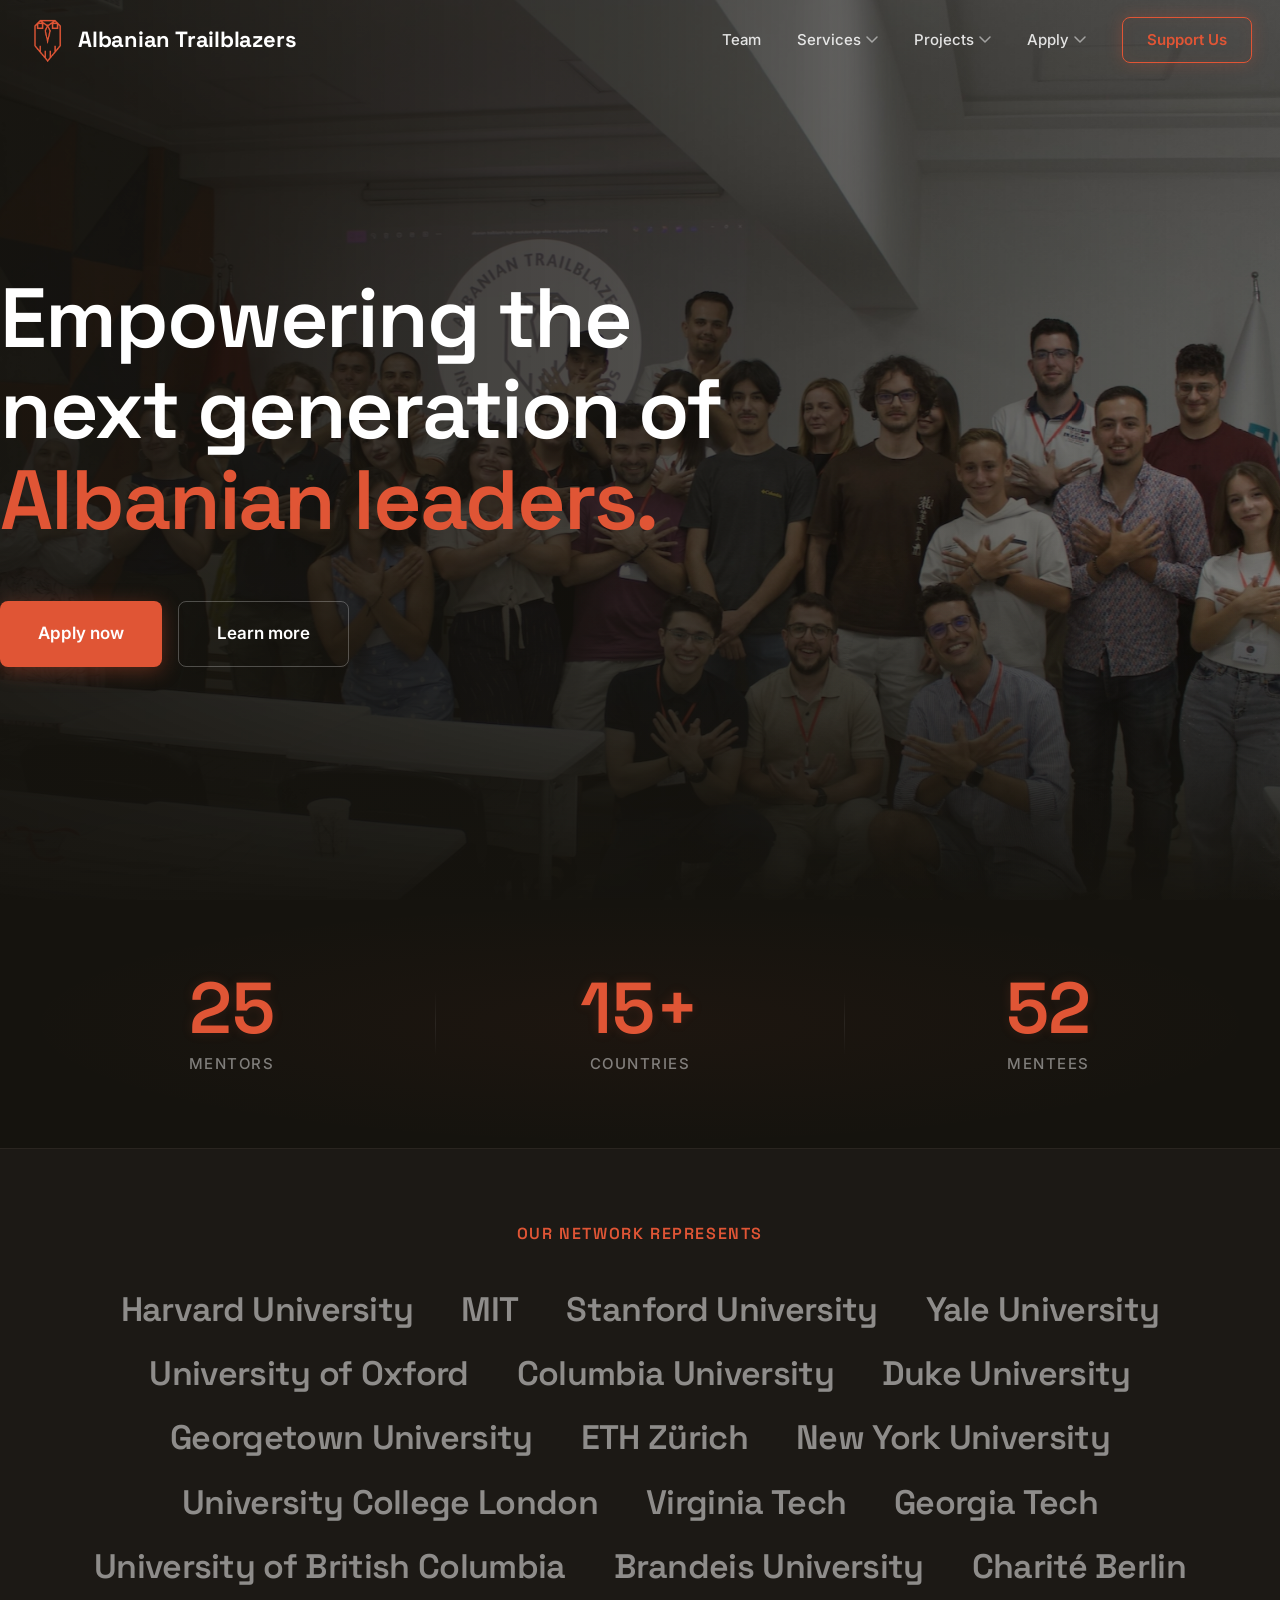
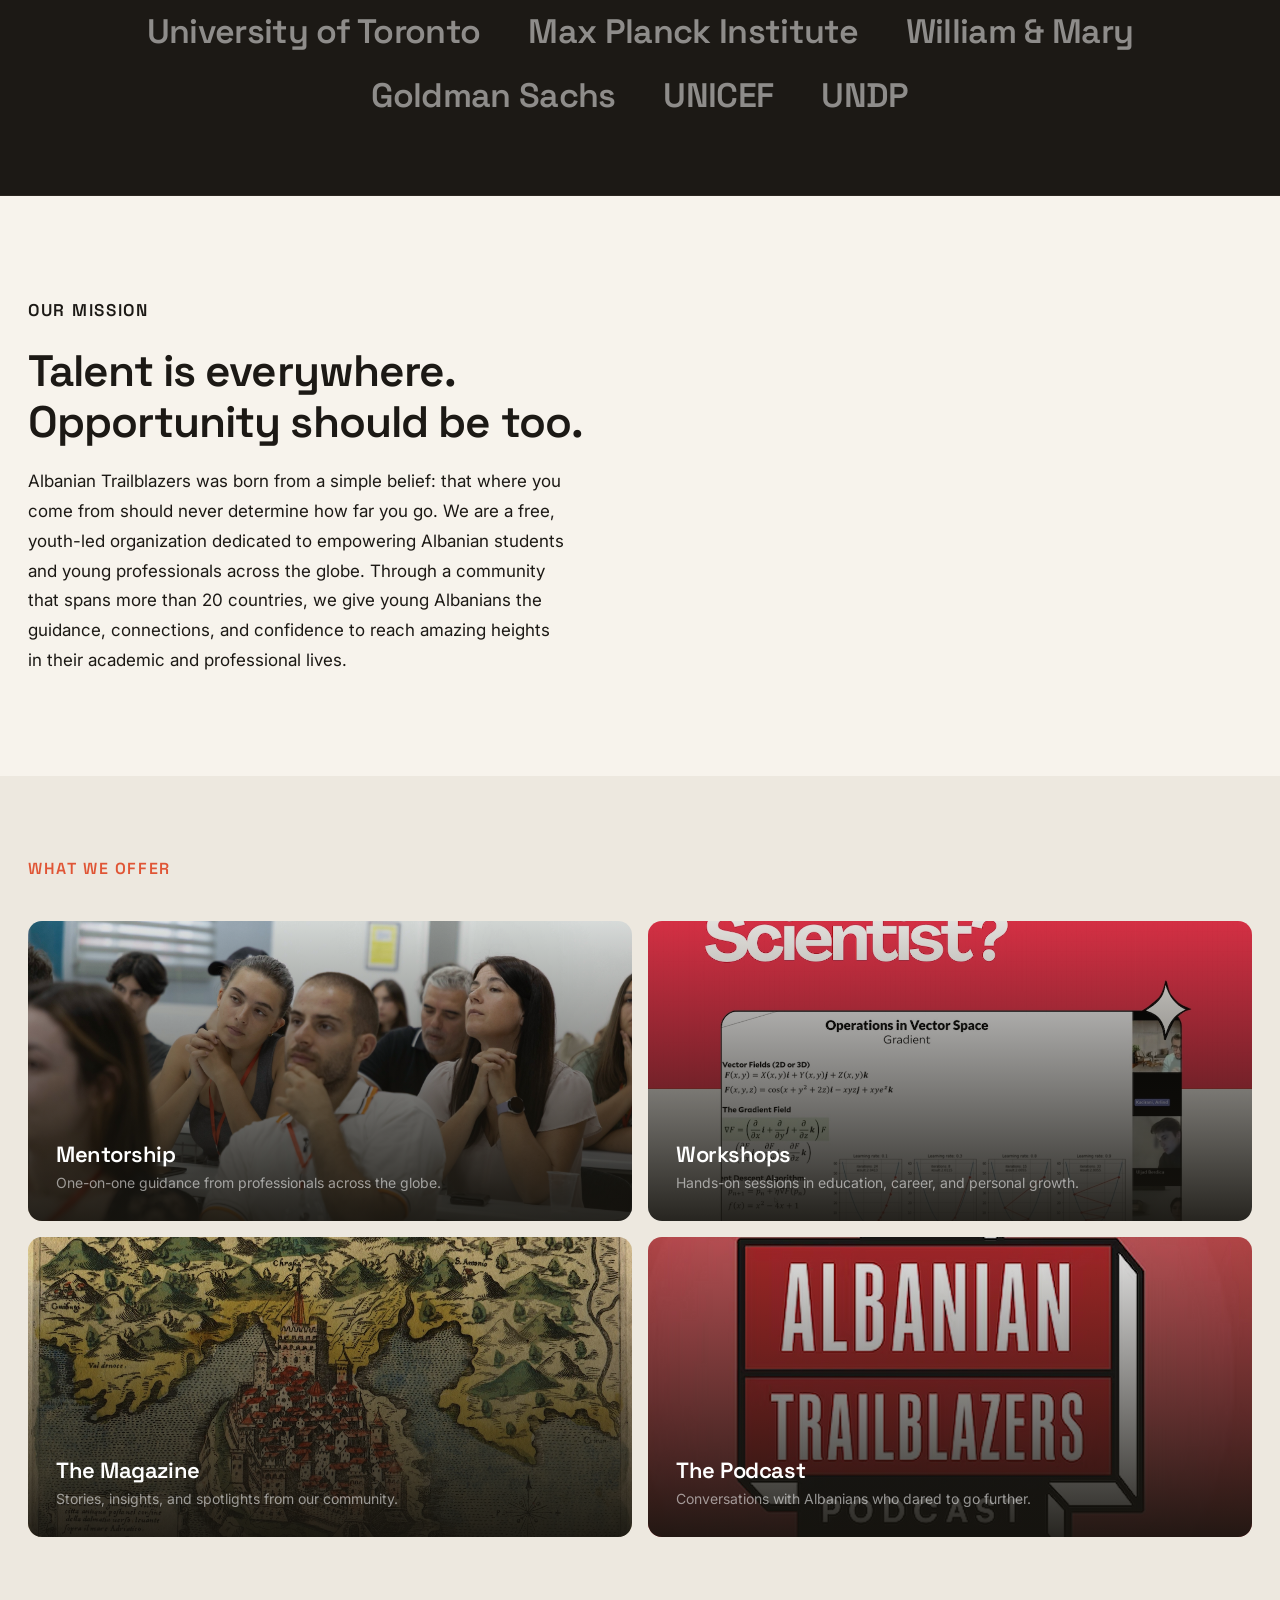
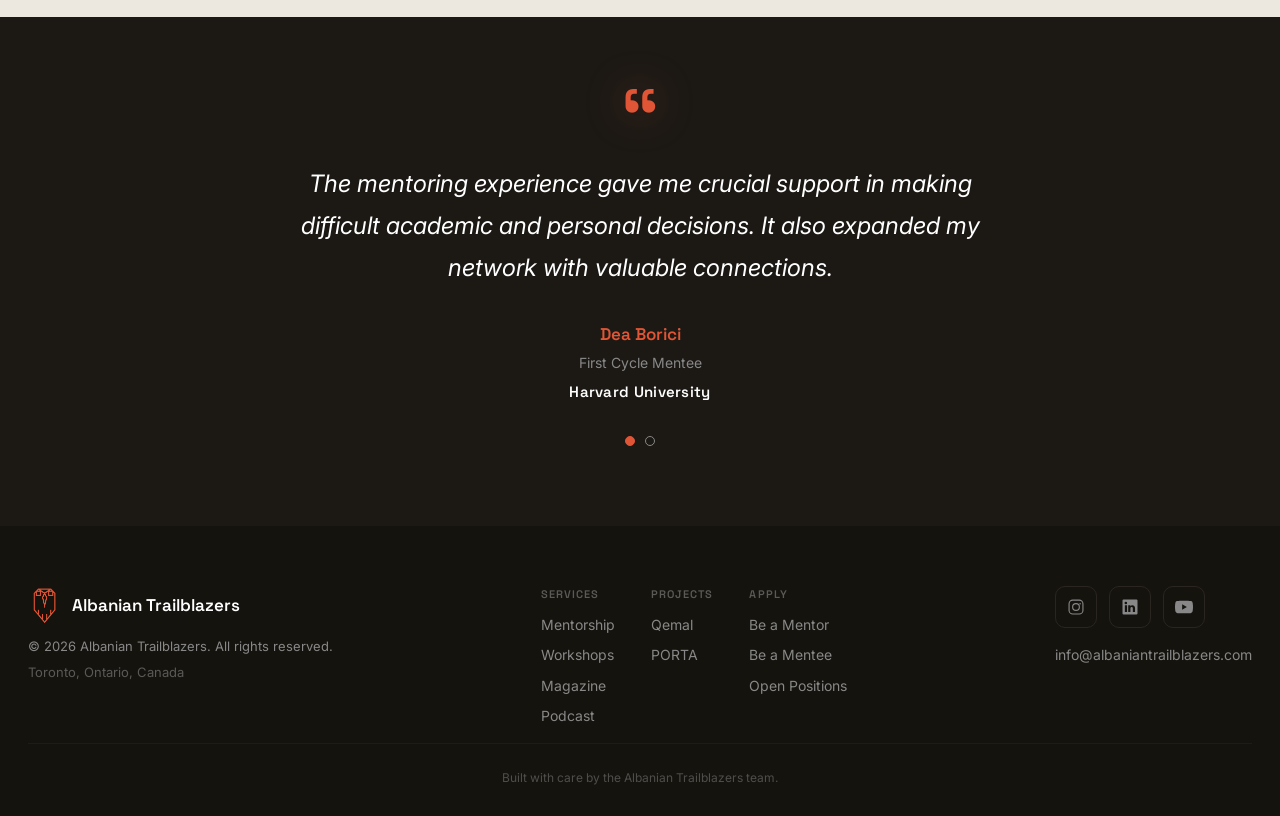
==== index.html @ 49f8d0dd "initial commit" ====
<!DOCTYPE html>
<html lang="en">
<head>
  <meta charset="UTF-8">
  <meta name="viewport" content="width=device-width, initial-scale=1.0">
  <title>Albanian Trailblazers | Your Potential Has No Borders</title>
  <meta name="description" content="Free mentorship, workshops, and community for Albanian students and diaspora worldwide.">

  <!-- Open Graph -->
  <meta property="og:title" content="Albanian Trailblazers | Your Potential Has No Borders">
  <meta property="og:description" content="Free mentorship, workshops, and community for Albanian students and diaspora worldwide.">
  <meta property="og:type" content="website">
  <meta property="og:url" content="https://albaniantrailblazers.com">
  <meta property="og:image" content="https://albaniantrailblazers.com/assets/images/logo-black.png">

  <!-- Fonts -->
  <link rel="preconnect" href="https://fonts.googleapis.com">
  <link rel="preconnect" href="https://fonts.gstatic.com" crossorigin>
  <link href="https://fonts.googleapis.com/css2?family=Space+Grotesk:wght@400;500;600&family=Inter:wght@400;500&display=swap" rel="stylesheet">

  <link rel="stylesheet" href="css/styles.css">
</head>
<body>

  <!-- ========= NAVIGATION ========= -->
  <nav class="nav" id="nav">
    <div class="container nav__inner">
      <a href="index.html" class="nav__brand">
        <span class="nav__logo" role="img" aria-label="Albanian Trailblazers logo"></span>
        <span class="nav__name">Albanian Trailblazers</span>
      </a>
      <ul class="nav__links">
        <li><a href="about.html" class="nav__link">Team</a></li>
        <li class="nav__item--has-dropdown">
          <button class="nav__link nav__dropdown-toggle" aria-expanded="false">Services <svg width="12" height="8" viewBox="0 0 12 8" fill="none" aria-hidden="true"><path d="M1 1l5 5 5-5" stroke="currentColor" stroke-width="1.5" stroke-linecap="round" stroke-linejoin="round"/></svg></button>
          <ul class="nav__dropdown" role="menu">
            <li><a href="mentors.html" role="menuitem">Mentorship</a></li>
            <li><a href="workshops.html" role="menuitem">Workshops</a></li>
            <li><a href="magazine.html" role="menuitem">The Albanian Trailblazers Magazine</a></li>
            <li><a href="podcast.html" role="menuitem">The Albanian Trailblazers Podcast</a></li>
          </ul>
        </li>
        <li class="nav__item--has-dropdown">
          <button class="nav__link nav__dropdown-toggle" aria-expanded="false">Projects <svg width="12" height="8" viewBox="0 0 12 8" fill="none" aria-hidden="true"><path d="M1 1l5 5 5-5" stroke="currentColor" stroke-width="1.5" stroke-linecap="round" stroke-linejoin="round"/></svg></button>
          <ul class="nav__dropdown" role="menu">
            <li><a href="qemal.html" role="menuitem">Qemal</a></li>
            <li><a href="porta.html" role="menuitem">PORTA</a></li>
          </ul>
        </li>
        <li class="nav__item--has-dropdown">
          <button class="nav__link nav__dropdown-toggle" aria-expanded="false">Apply <svg width="12" height="8" viewBox="0 0 12 8" fill="none" aria-hidden="true"><path d="M1 1l5 5 5-5" stroke="currentColor" stroke-width="1.5" stroke-linecap="round" stroke-linejoin="round"/></svg></button>
          <ul class="nav__dropdown" role="menu">
            <li><a href="apply-mentor.html" role="menuitem">Apply to be a Mentor</a></li>
            <li><a href="apply-mentee.html" role="menuitem">Apply to be a Mentee</a></li>
            <li><a href="jobs.html" role="menuitem">Open Positions</a></li>
          </ul>
        </li>
        <li><a href="support.html" class="btn btn--ghost-red nav__support">Support Us</a></li>
      </ul>
      <button class="nav__hamburger" aria-label="Toggle menu">
        <span></span>
        <span></span>
        <span></span>
      </button>
    </div>
    <div class="nav__overlay">
      <a href="about.html" class="nav__overlay-link">Team</a>
      <div class="nav__overlay-group">
        <button class="nav__overlay-toggle">Services <svg width="12" height="8" viewBox="0 0 12 8" fill="none" aria-hidden="true"><path d="M1 1l5 5 5-5" stroke="currentColor" stroke-width="1.5" stroke-linecap="round" stroke-linejoin="round"/></svg></button>
        <div class="nav__overlay-sub">
          <a href="mentors.html">Mentorship</a>
          <a href="workshops.html">Workshops</a>
          <a href="magazine.html">The Magazine</a>
          <a href="podcast.html">The Podcast</a>
        </div>
      </div>
      <div class="nav__overlay-group">
        <button class="nav__overlay-toggle">Projects <svg width="12" height="8" viewBox="0 0 12 8" fill="none" aria-hidden="true"><path d="M1 1l5 5 5-5" stroke="currentColor" stroke-width="1.5" stroke-linecap="round" stroke-linejoin="round"/></svg></button>
        <div class="nav__overlay-sub">
          <a href="qemal.html">Qemal</a>
          <a href="porta.html">PORTA</a>
        </div>
      </div>
      <div class="nav__overlay-group">
        <button class="nav__overlay-toggle">Apply <svg width="12" height="8" viewBox="0 0 12 8" fill="none" aria-hidden="true"><path d="M1 1l5 5 5-5" stroke="currentColor" stroke-width="1.5" stroke-linecap="round" stroke-linejoin="round"/></svg></button>
        <div class="nav__overlay-sub">
          <a href="apply-mentor.html">Apply to be a Mentor</a>
          <a href="apply-mentee.html">Apply to be a Mentee</a>
          <a href="jobs.html">Open Positions</a>
        </div>
      </div>
      <a href="support.html" class="nav__overlay-link">Support Us</a>
    </div>
  </nav>

  <!-- ========= HERO ========= -->
  <section class="hero" id="hero">
    <div class="container hero__inner">
      <div class="hero__content">
        <h1 class="hero__title">Empowering the next generation of <span>Albanian leaders.</span></h1>
        <div class="hero__ctas">
          <a href="#how-it-works" class="btn btn--solid-red">Apply now</a>
          <a href="#mission" class="btn btn--ghost-white">Learn more</a>
        </div>
      </div>
      <div class="hero__bg" aria-hidden="true">
        <img src="assets/images/events/event-workshop-tirana-group.webp" alt="">
      </div>
    </div>
  </section>

  <!-- ========= STATS ========= -->
  <section class="stats" id="stats">
    <div class="container stats__inner">
      <div class="stats__item">
        <div class="stats__number" data-target="30">0</div>
        <div class="stats__label">Mentors</div>
      </div>
      <div class="stats__divider"></div>
      <div class="stats__item">
        <div class="stats__number" data-target="20" data-suffix="+">0</div>
        <div class="stats__label">Countries</div>
      </div>
      <div class="stats__divider"></div>
      <div class="stats__item">
        <div class="stats__number" data-target="90">0</div>
        <div class="stats__label">Mentees</div>
      </div>
    </div>
  </section>

  <!-- ========= NETWORK ========= -->
  <section class="network">
    <div class="container">
      <p class="section-label">Our Network Represents</p>
      <div class="network__cluster">
        <span class="network__name">Harvard University</span>
        <span class="network__name">MIT</span>
        <span class="network__name">Stanford University</span>
        <span class="network__name">Yale University</span>
        <span class="network__name">University of Oxford</span>
        <span class="network__name">Columbia University</span>
        <span class="network__name">Duke University</span>
        <span class="network__name">Georgetown University</span>
        <span class="network__name">ETH Z&uuml;rich</span>
        <span class="network__name">New York University</span>
        <span class="network__name">University College London</span>
        <span class="network__name">Virginia Tech</span>
        <span class="network__name">Georgia Tech</span>
        <span class="network__name">University of British Columbia</span>
        <span class="network__name">Brandeis University</span>
        <span class="network__name">Charit&eacute; Berlin</span>
        <span class="network__name">University of Toronto</span>
        <span class="network__name">Max Planck Institute</span>
        <span class="network__name">William &amp; Mary</span>
        <span class="network__name">Goldman Sachs</span>
        <span class="network__name">UNICEF</span>
        <span class="network__name">UNDP</span>
      </div>
    </div>
  </section>

  <!-- ========= MISSION ========= -->
  <section class="mission fade-in" id="mission">
    <div class="container mission__inner">
      <div class="mission__text">
        <p class="section-label">Our mission</p>
        <h2>Talent is everywhere. Opportunity should be too.</h2>
        <p>Albanian Trailblazers was born from a simple belief: that where you come from should never determine how far you go. We are a free, youth-led organization dedicated to empowering Albanian students and young professionals across the globe. Through a community that spans more than 20 countries, we give young Albanians the guidance, connections, and confidence to reach amazing heights in their academic and professional lives.</p>
      </div>
      <div class="mission__video">
        <iframe src="https://www.youtube.com/embed/XhWk7qlp7Xc" title="Albanian Trailblazers Introduction" frameborder="0" allow="accelerometer; autoplay; clipboard-write; encrypted-media; gyroscope; picture-in-picture" allowfullscreen></iframe>
      </div>
    </div>
  </section>

  <!-- ========= WHAT WE OFFER ========= -->
  <section class="offerings fade-in" id="offerings">
    <div class="container">
      <p class="section-label">What we offer</p>

      <!-- Photo cards — live services -->
      <div class="offerings__grid">

        <a href="mentors.html" class="offerings__card">
          <img src="assets/images/events/event-workshop-tirana-audience-engaged.webp" alt="Mentorship">
          <div class="offerings__card-overlay">
            <h3 class="offerings__card-title">Mentorship</h3>
            <p class="offerings__card-desc">One-on-one guidance from professionals across the globe.</p>
          </div>
        </a>

        <a href="workshops.html" class="offerings__card">
          <img src="assets/images/events/data-science-workshop.webp" alt="Workshops">
          <div class="offerings__card-overlay">
            <h3 class="offerings__card-title">Workshops</h3>
            <p class="offerings__card-desc">Hands-on sessions in education, career, and personal growth.</p>
          </div>
        </a>

        <a href="magazine.html" class="offerings__card">
          <img src="assets/images/events/magazine-cover-photo.webp" alt="The Magazine">
          <div class="offerings__card-overlay">
            <h3 class="offerings__card-title">The Magazine</h3>
            <p class="offerings__card-desc">Stories, insights, and spotlights from our community.</p>
          </div>
        </a>

        <a href="podcast.html" class="offerings__card">
          <img src="assets/images/events/podcast-logo.webp" alt="The Podcast">
          <div class="offerings__card-overlay">
            <h3 class="offerings__card-title">The Podcast</h3>
            <p class="offerings__card-desc">Conversations with Albanians who dared to go further.</p>
          </div>
        </a>

      </div>


    </div>
  </section>

  <!-- ========= TESTIMONIAL ========= -->
  <section class="testimonial fade-in" id="testimonial">
    <div class="container testimonial__inner">
      <div class="testimonial__slides" id="testimonialSlides">
        <div class="testimonial__slide active">
          <div class="testimonial__quote-mark">&ldquo;</div>
          <p class="testimonial__text">The mentoring experience gave me crucial support in making difficult academic and personal decisions. It also expanded my network with valuable connections.</p>
          <p class="testimonial__author">Dea Borici</p>
          <p class="testimonial__role">First Cycle Mentee</p>
          <p class="testimonial__school">Harvard University</p>
        </div>
        <div class="testimonial__slide">
          <div class="testimonial__quote-mark">&ldquo;</div>
          <p class="testimonial__text">The support I received from Albanian Trailblazers has been invaluable in helping me realize my potential in both education and my career. This guidance has been essential in navigating key decisions and exploring new growth opportunities.</p>
          <p class="testimonial__author">Amanta Draga</p>
          <p class="testimonial__role">First Cycle Mentee</p>
          <p class="testimonial__school">Universit&agrave; degli Studi di Genova</p>
        </div>
      </div>
      <div class="testimonial__dots">
        <button class="testimonial__dot active" data-index="0" aria-label="Testimonial 1"></button>
        <button class="testimonial__dot" data-index="1" aria-label="Testimonial 2"></button>
      </div>
    </div>
  </section>

  <!-- ========= FOOTER ========= -->
  <footer class="footer" id="footer">
    <div class="container footer__inner">
      <div class="footer__col">
        <div class="footer__brand">
          <span class="footer__logo" role="img" aria-label="Albanian Trailblazers logo"></span>
          <span class="footer__brand-name">Albanian Trailblazers</span>
        </div>
        <p class="footer__copyright">&copy; <span class="footer__year"></span> Albanian Trailblazers. All rights reserved.</p>
        <p class="footer__location">Toronto, Ontario, Canada</p>
      </div>
      <nav class="footer__nav">
        <div class="footer__nav-group">
          <span class="footer__nav-label">Services</span>
          <a href="mentors.html">Mentorship</a>
          <a href="workshops.html">Workshops</a>
          <a href="magazine.html">Magazine</a>
          <a href="podcast.html">Podcast</a>
        </div>
        <div class="footer__nav-group">
          <span class="footer__nav-label">Projects</span>
          <a href="qemal.html">Qemal</a>
          <a href="porta.html">PORTA</a>
        </div>
        <div class="footer__nav-group">
          <span class="footer__nav-label">Apply</span>
          <a href="apply-mentor.html">Be a Mentor</a>
          <a href="apply-mentee.html">Be a Mentee</a>
          <a href="jobs.html">Open Positions</a>
        </div>
      </nav>
      <div class="footer__social">
        <div class="footer__social-icons">
          <a href="https://www.instagram.com/albanian_trailblazers/" aria-label="Instagram" target="_blank" rel="noopener">
            <svg viewBox="0 0 24 24" xmlns="http://www.w3.org/2000/svg"><path d="M7.75 2h8.5A5.75 5.75 0 0 1 22 7.75v8.5A5.75 5.75 0 0 1 16.25 22h-8.5A5.75 5.75 0 0 1 2 16.25v-8.5A5.75 5.75 0 0 1 7.75 2Zm0 1.5A4.25 4.25 0 0 0 3.5 7.75v8.5A4.25 4.25 0 0 0 7.75 20.5h8.5A4.25 4.25 0 0 0 20.5 16.25v-8.5A4.25 4.25 0 0 0 16.25 3.5Zm4.25 3.25a5.25 5.25 0 1 1 0 10.5 5.25 5.25 0 0 1 0-10.5Zm0 1.5a3.75 3.75 0 1 0 0 7.5 3.75 3.75 0 0 0 0-7.5Zm5.5-1.5a1 1 0 1 1 0 2 1 1 0 0 1 0-2Z"/></svg>
          </a>
          <a href="https://www.linkedin.com/company/albanian-trailblazers/" aria-label="LinkedIn" target="_blank" rel="noopener">
            <svg viewBox="0 0 24 24" xmlns="http://www.w3.org/2000/svg"><path d="M20.47 2H3.53A1.45 1.45 0 0 0 2 3.38v17.24A1.45 1.45 0 0 0 3.53 22h16.94A1.45 1.45 0 0 0 22 20.62V3.38A1.45 1.45 0 0 0 20.47 2ZM8.09 18.74H5.13V9.72h2.96ZM6.6 8.48a1.72 1.72 0 1 1 0-3.43 1.72 1.72 0 0 1 0 3.43Zm12.14 10.26h-2.96v-4.83c0-1.21-.44-2.04-1.54-2.04a1.65 1.65 0 0 0-1.55 1.09 2 2 0 0 0-.1.73v5.05h-2.96V9.72h2.96v1.27a2.92 2.92 0 0 1 2.66-1.46c1.94 0 3.49 1.27 3.49 3.99Z"/></svg>
          </a>
          <a href="https://youtube.com/@albaniantrailblazers" aria-label="YouTube" target="_blank" rel="noopener">
            <svg viewBox="0 0 24 24" xmlns="http://www.w3.org/2000/svg"><path d="M23.5 6.19a3.02 3.02 0 0 0-2.12-2.14C19.54 3.5 12 3.5 12 3.5s-7.54 0-9.38.55A3.02 3.02 0 0 0 .5 6.19 31.6 31.6 0 0 0 0 12a31.6 31.6 0 0 0 .5 5.81 3.02 3.02 0 0 0 2.12 2.14c1.84.55 9.38.55 9.38.55s7.54 0 9.38-.55a3.02 3.02 0 0 0 2.12-2.14A31.6 31.6 0 0 0 24 12a31.6 31.6 0 0 0-.5-5.81ZM9.54 15.57V8.43L15.82 12Z"/></svg>
          </a>
        </div>
        <p class="footer__email"><a href="mailto:info@albaniantrailblazers.com">info@albaniantrailblazers.com</a></p>
      </div>
    </div>
    <div class="container">
      <p class="footer__bottom">Built with care by the Albanian Trailblazers team.</p>
    </div>
  </footer>

  <script src="js/main.js"></script>
</body>
</html>
---- css/styles.css ----
/* ========= RESET & BASE ========= */
*,
*::before,
*::after {
  margin: 0;
  padding: 0;
  box-sizing: border-box;
}

:root {
  --color-void: #15130E;
  --color-surface: #1C1915;
  --color-cream: #F7F3EC;
  --color-cream-dark: #EDE8DF;
  --color-red: #E05535;
  --color-red-glow: rgba(224, 85, 53, 0.35);
  --color-white: #FFFFFF;
  --color-text-dark: #1C1915;
  --color-text-muted: #888888;
  --color-border-dark: #2A2520;
  --color-border-cream: #DDD8CF;
}

html {
  scroll-behavior: smooth;
  font-size: 16px;
}

body {
  font-family: 'Inter', sans-serif;
  font-weight: 400;
  color: var(--color-text-dark);
  background: var(--color-cream);
  line-height: 1.6;
  -webkit-font-smoothing: antialiased;
  overflow-x: hidden;
}

h1, h2, h3, h4, h5, h6 {
  font-family: 'Space Grotesk', sans-serif;
  line-height: 1.15;
}

a {
  text-decoration: none;
  color: inherit;
}

ul { list-style: none; }

img {
  display: block;
  max-width: 100%;
  height: auto;
}

button {
  font-family: inherit;
  cursor: pointer;
  border: none;
  background: none;
}

/* ========= UTILITY ========= */
.container {
  width: 100%;
  max-width: 1280px;
  margin: 0 auto;
  padding: 0 28px;
}

.section-label {
  font-family: 'Space Grotesk', sans-serif;
  font-size: 1rem;
  font-weight: 600;
  text-transform: uppercase;
  letter-spacing: 0.1em;
  color: var(--color-red);
  margin-bottom: 1.25rem;
}

/* Fade-in on scroll */
.fade-in {
  opacity: 0;
  transform: translateY(30px);
  transition: opacity 0.7s cubic-bezier(0.25, 0.46, 0.45, 0.94), transform 0.7s cubic-bezier(0.25, 0.46, 0.45, 0.94);
}

.fade-in.visible {
  opacity: 1;
  transform: translateY(0);
}

/* Buttons */
.btn {
  display: inline-flex;
  align-items: center;
  justify-content: center;
  font-family: 'Inter', sans-serif;
  font-weight: 600;
  font-size: 1.0625rem;
  padding: 18px 38px;
  border-radius: 8px;
  transition: background 0.2s, color 0.2s, border-color 0.2s, transform 0.15s, box-shadow 0.2s;
}

.btn:hover {
  transform: translateY(-2px);
}

.btn--solid-red {
  background: var(--color-red);
  color: var(--color-white);
  box-shadow: 0 4px 20px var(--color-red-glow);
}

.btn--solid-red:hover {
  background: #c94a2e;
  box-shadow: 0 6px 28px var(--color-red-glow);
}

.btn--ghost-white {
  border: 1.5px solid rgba(255,255,255,0.25);
  color: var(--color-white);
}

.btn--ghost-white:hover {
  border-color: rgba(255,255,255,0.5);
  background: rgba(255,255,255,0.05);
}

.btn--ghost-red {
  border: 1.5px solid var(--color-red);
  color: var(--color-red);
}

.btn--ghost-red:hover {
  background: var(--color-red);
  color: var(--color-white);
}

/* ========= NAVIGATION ========= */
.nav {
  position: fixed;
  top: 0;
  left: 0;
  width: 100%;
  z-index: 1000;
  background: transparent;
  transition: background 0.3s, backdrop-filter 0.3s, -webkit-backdrop-filter 0.3s, box-shadow 0.3s;
}

.nav.scrolled {
  background: rgba(21, 19, 14, 0.95);
  backdrop-filter: blur(16px);
  -webkit-backdrop-filter: blur(16px);
  box-shadow: 0 1px 0 rgba(255,255,255,0.04);
}

.nav__inner {
  display: flex;
  align-items: center;
  justify-content: space-between;
  height: 80px;
}

.nav__brand {
  display: flex;
  align-items: center;
  gap: 12px;
}

.nav__logo {
  display: inline-block;
  width: 38px;
  height: 46px;
  background: var(--color-red);
  -webkit-mask: url('../assets/images/logo-black.png') center/contain no-repeat;
  mask: url('../assets/images/logo-black.png') center/contain no-repeat;
}

.nav__name {
  font-family: 'Space Grotesk', sans-serif;
  font-weight: 700;
  font-size: 1.375rem;
  color: var(--color-white);
  letter-spacing: -0.01em;
}

.nav__links {
  display: none;
  align-items: center;
  gap: 36px;
}

.nav__link {
  font-size: 0.9375rem;
  font-weight: 500;
  color: rgba(255,255,255,0.85);
  transition: color 0.2s, text-shadow 0.2s;
  position: relative;
}

.nav__link::after {
  content: '';
  position: absolute;
  bottom: -4px;
  left: 0;
  width: 0;
  height: 2px;
  background: var(--color-red);
  transition: width 0.25s ease;
}

.nav__link:hover {
  color: var(--color-white);
  text-shadow: 0 0 12px rgba(255,255,255,0.4);
}

.nav__link:hover::after {
  width: 100%;
}

.nav__support {
  font-size: 0.9375rem;
  padding: 10px 24px;
  box-shadow: 0 0 16px rgba(224,85,53,0.25), inset 0 0 16px rgba(224,85,53,0.06);
}

.nav__support:hover {
  box-shadow: 0 0 24px rgba(224,85,53,0.4), inset 0 0 20px rgba(224,85,53,0.1);
}

/* Hamburger */
.nav__hamburger {
  display: flex;
  flex-direction: column;
  justify-content: center;
  gap: 6px;
  width: 32px;
  height: 32px;
  cursor: pointer;
  z-index: 1001;
}

.nav__hamburger span {
  display: block;
  height: 2px;
  width: 100%;
  background: var(--color-white);
  border-radius: 2px;
  transition: transform 0.3s, opacity 0.3s;
}

.nav__hamburger.active span:nth-child(1) {
  transform: rotate(45deg) translate(5.5px, 5.5px);
}

.nav__hamburger.active span:nth-child(2) {
  opacity: 0;
}

.nav__hamburger.active span:nth-child(3) {
  transform: rotate(-45deg) translate(5.5px, -5.5px);
}

/* Mobile overlay */
.nav__overlay {
  position: fixed;
  inset: 0;
  background: var(--color-void);
  display: flex;
  flex-direction: column;
  align-items: center;
  justify-content: center;
  gap: 40px;
  z-index: 999;
  opacity: 0;
  pointer-events: none;
  transition: opacity 0.3s;
}

.nav__overlay.open {
  opacity: 1;
  pointer-events: all;
}

.nav__overlay a {
  font-family: 'Space Grotesk', sans-serif;
  font-size: 2rem;
  font-weight: 500;
  color: var(--color-white);
  transition: color 0.2s;
}

.nav__overlay a:hover {
  color: var(--color-red);
}

/* ========= DROPDOWN NAV ========= */
.nav__item--has-dropdown {
  position: relative;
}

.nav__dropdown-toggle {
  display: inline-flex;
  align-items: center;
  gap: 5px;
  font-size: 0.9375rem;
  font-weight: 500;
  color: rgba(255,255,255,0.85);
  background: none;
  border: none;
  cursor: pointer;
  padding: 0;
  font-family: 'Inter', sans-serif;
  transition: color 0.2s, text-shadow 0.2s;
  position: relative;
}

.nav__dropdown-toggle::after {
  content: '';
  position: absolute;
  bottom: -4px;
  left: 0;
  width: 0;
  height: 2px;
  background: var(--color-red);
  transition: width 0.25s ease;
}

.nav__dropdown-toggle:hover,
.nav__item--has-dropdown.open .nav__dropdown-toggle {
  color: var(--color-white);
  text-shadow: 0 0 12px rgba(255,255,255,0.4);
}

.nav__dropdown-toggle:hover::after,
.nav__item--has-dropdown.open .nav__dropdown-toggle::after {
  width: 100%;
}

.nav__dropdown-toggle svg {
  transition: transform 0.2s;
  opacity: 0.6;
  flex-shrink: 0;
}

.nav__item--has-dropdown.open .nav__dropdown-toggle svg {
  transform: rotate(180deg);
  opacity: 1;
}

.nav__dropdown {
  position: absolute;
  top: calc(100% + 16px);
  left: 0;
  min-width: 256px;
  background: #0c0a07;
  border: 1px solid rgba(255,255,255,0.07);
  border-top: 2px solid var(--color-red);
  border-radius: 0 12px 12px 12px;
  padding: 8px;
  list-style: none;
  opacity: 0;
  pointer-events: none;
  transform: translateY(-8px);
  transition: opacity 0.2s ease, transform 0.22s cubic-bezier(0.25, 0.46, 0.45, 0.94);
  z-index: 200;
  box-shadow: 0 20px 60px rgba(0,0,0,0.7), inset 0 1px 0 rgba(255,255,255,0.05);
}

.nav__item--has-dropdown.open .nav__dropdown {
  opacity: 1;
  pointer-events: all;
  transform: translateY(0);
}

.nav__dropdown li a {
  display: block;
  padding: 10px 14px;
  border-radius: 7px;
  font-size: 0.875rem;
  font-weight: 500;
  color: rgba(255,255,255,0.5);
  letter-spacing: 0.01em;
  border-left: 2px solid transparent;
  transition: background 0.15s, color 0.15s, border-color 0.15s;
  white-space: nowrap;
}

.nav__dropdown li a:hover {
  background: rgba(224,85,53,0.08);
  color: var(--color-white);
  border-left-color: var(--color-red);
}

/* Mobile overlay accordion */
.nav__overlay-link {
  font-family: 'Space Grotesk', sans-serif;
  font-size: 2rem;
  font-weight: 500;
  color: var(--color-white);
  transition: color 0.2s;
}

.nav__overlay-link:hover {
  color: var(--color-red);
}

.nav__overlay-group {
  display: flex;
  flex-direction: column;
  align-items: center;
}

.nav__overlay-toggle {
  font-family: 'Space Grotesk', sans-serif;
  font-size: 2rem;
  font-weight: 500;
  color: var(--color-white);
  background: none;
  border: none;
  cursor: pointer;
  transition: color 0.2s;
  display: inline-flex;
  align-items: center;
  gap: 10px;
}

.nav__overlay-toggle svg {
  transition: transform 0.2s;
  opacity: 0.5;
}

.nav__overlay-toggle:hover,
.nav__overlay-group.open .nav__overlay-toggle {
  color: var(--color-red);
}

.nav__overlay-group.open .nav__overlay-toggle svg {
  transform: rotate(180deg);
  opacity: 1;
}

.nav__overlay-sub {
  display: flex;
  flex-direction: column;
  align-items: center;
  gap: 8px;
  max-height: 0;
  overflow: hidden;
  opacity: 0;
  transition: max-height 0.35s ease, opacity 0.3s ease, padding 0.3s ease;
}

.nav__overlay-group.open .nav__overlay-sub {
  max-height: 400px;
  opacity: 1;
  padding: 12px 0;
}

.nav__overlay-sub a {
  font-family: 'Inter', sans-serif;
  font-size: 1.125rem;
  font-weight: 400;
  color: rgba(255,255,255,0.55);
  transition: color 0.2s;
}

.nav__overlay-sub a:hover {
  color: var(--color-white);
}

/* ========= HERO ANIMATIONS ========= */
@keyframes heroFadeUp {
  from { opacity: 0; transform: translateY(36px); }
  to { opacity: 1; transform: translateY(0); }
}

@keyframes heroImageFadeIn {
  from { opacity: 0; transform: scale(1.08); }
  to { opacity: 1; transform: scale(1); }
}

/* ========= HERO ========= */
.hero {
  position: relative;
  background: var(--color-void);
  overflow: hidden;
  padding: 100px 0 0;
  min-height: 100vh;
  display: flex;
  align-items: center;
}

.hero__inner {
  display: flex;
  flex-direction: column;
  gap: 40px;
  padding-bottom: 100px;
}

.hero__content {
  position: relative;
  z-index: 2;
  max-width: 680px;
}

.hero__title {
  font-size: clamp(2.75rem, 7vw, 5.25rem);
  font-weight: 600;
  color: var(--color-white);
  margin-bottom: 56px;
  max-width: 750px;
  letter-spacing: -0.025em;
  line-height: 1.08;
  opacity: 0;
  animation: heroFadeUp 0.8s ease forwards;
  animation-delay: 0.25s;
}

.hero__title span {
  color: var(--color-red);
}

.hero__ctas {
  display: flex;
  gap: 16px;
  flex-wrap: wrap;
  opacity: 0;
  animation: heroFadeUp 0.7s ease forwards;
  animation-delay: 0.5s;
}

/* ========= STATS SECTION ========= */
.stats {
  background: var(--color-void);
  padding: 72px 0;
  position: relative;
  overflow: hidden;
}

.stats::before {
  content: '';
  position: absolute;
  inset: 0;
  background: radial-gradient(ellipse at center, rgba(224,85,53,0.04) 0%, transparent 70%);
  pointer-events: none;
}

.stats__inner {
  display: flex;
  align-items: center;
  justify-content: center;
  gap: 0;
  position: relative;
  z-index: 1;
}

.stats__divider {
  width: 1px;
  height: 64px;
  background: linear-gradient(to bottom, transparent, var(--color-border-dark), transparent);
  flex-shrink: 0;
}

.stats__item {
  flex: 1;
  text-align: center;
  padding: 0 20px;
}

.stats__number {
  font-family: 'Space Grotesk', sans-serif;
  font-size: clamp(3rem, 6vw, 4.5rem);
  font-weight: 600;
  color: var(--color-red);
  line-height: 1;
  text-shadow: 0 0 12px rgba(224,85,53,0.15);
}

.stats__label {
  font-family: 'Inter', sans-serif;
  font-size: 0.9375rem;
  color: rgba(255,255,255,0.45);
  margin-top: 8px;
  font-weight: 500;
  text-transform: uppercase;
  letter-spacing: 0.1em;
}

/* Hero full-bleed background image */
.hero__bg {
  position: absolute;
  inset: 0;
  z-index: 0;
  overflow: hidden;
}

.hero__bg img {
  width: 100%;
  height: 120%;
  object-fit: cover;
  object-position: center 30%;
  will-change: transform;
  opacity: 0;
  animation: heroImageFadeIn 1.6s cubic-bezier(0.25, 0.46, 0.45, 0.94) forwards;
  animation-delay: 0.1s;
}

.hero__bg::after {
  content: '';
  position: absolute;
  inset: 0;
  background:
    linear-gradient(to right, rgba(21,19,14,0.92) 0%, rgba(21,19,14,0.75) 50%, rgba(21,19,14,0.45) 100%),
    linear-gradient(to top, rgba(21,19,14,0.95) 0%, transparent 40%);
  z-index: 1;
}

/* ========= NETWORK ========= */
.network {
  background: var(--color-surface);
  padding: 72px 0;
  border-top: 1px solid var(--color-border-dark);
  border-bottom: 1px solid var(--color-border-dark);
  text-align: center;
}

.network .section-label {
  margin-bottom: 36px;
}

.network__cluster {
  display: flex;
  flex-wrap: wrap;
  align-items: center;
  justify-content: center;
  gap: 10px 48px;
  max-width: 1100px;
  margin: 0 auto;
}

.network__name {
  font-family: 'Space Grotesk', sans-serif;
  font-size: clamp(1.375rem, 3vw, 2.125rem);
  font-weight: 600;
  letter-spacing: -0.02em;
  user-select: none;
  cursor: default;
  opacity: 0;
}

/* Keyframes set via JS once section enters viewport */
@keyframes name-entrance {
  0%   { opacity: 0; color: var(--color-red); text-shadow: 0 0 28px rgba(224,85,53,0.7); }
  4%   { opacity: 1; color: var(--color-red); text-shadow: 0 0 28px rgba(224,85,53,0.7); }
  14%  { color: var(--color-red); text-shadow: 0 0 28px rgba(224,85,53,0.7); }
  40%  { color: rgba(255,255,255,0.5); text-shadow: none; }
  100% { opacity: 1; color: rgba(255,255,255,0.5); text-shadow: none; }
}


/* ========= MISSION ========= */
.mission {
  position: relative;
  background: var(--color-cream);
  padding: 100px 0;
}

.mission__inner {
  display: flex;
  flex-direction: column;
  gap: 40px;
}

.mission__text h2 {
  font-size: clamp(1.75rem, 3.5vw, 2.75rem);
  font-weight: 600;
  color: var(--color-text-dark);
  margin-bottom: 20px;
  letter-spacing: -0.02em;
}

.mission__text p {
  font-size: 1.0625rem;
  color: var(--color-text-dark);
  line-height: 1.75;
  max-width: 540px;
}

.mission__video {
  border-radius: 12px;
  overflow: hidden;
  position: relative;
  padding-bottom: 56.25%; /* 16:9 */
  height: 0;
}

.mission__video iframe {
  position: absolute;
  top: 0;
  left: 0;
  width: 100%;
  height: 100%;
  border-radius: 12px;
}

/* ========= HOW IT WORKS ========= */
.how-it-works {
  position: relative;
  background: var(--color-cream-dark);
  padding: 80px 0;
}

.how-it-works__steps {
  display: flex;
  flex-direction: column;
  gap: 40px;
  margin-top: 40px;
}

.step {
  display: flex;
  flex-direction: column;
  gap: 10px;
  padding: 28px;
  border-radius: 12px;
  border: 1px solid var(--color-border-cream);
  background: var(--color-cream);
  transition: transform 0.2s, box-shadow 0.2s;
}

.step:hover {
  transform: translateY(-3px);
  box-shadow: 0 8px 24px rgba(0,0,0,0.05);
}

.step__number {
  font-family: 'Space Grotesk', sans-serif;
  font-size: 2.5rem;
  font-weight: 600;
  color: var(--color-red);
  line-height: 1;
}

.step__title {
  font-family: 'Space Grotesk', sans-serif;
  font-size: 1.3125rem;
  font-weight: 600;
  color: var(--color-text-dark);
}

.step__desc {
  font-size: 0.9375rem;
  color: var(--color-text-muted);
  line-height: 1.65;
}

/* ========= OFFERINGS ========= */
.offerings {
  position: relative;
  background: var(--color-cream-dark);
  padding: 80px 0;
}

/* Photo cards — live services */
.offerings__grid {
  display: grid;
  grid-template-columns: 1fr;
  gap: 16px;
  margin-top: 40px;
}

.offerings__card {
  position: relative;
  display: block;
  border-radius: 14px;
  overflow: hidden;
  height: 260px;
  cursor: pointer;
  text-decoration: none;
}

.offerings__card img {
  width: 100%;
  height: 100%;
  object-fit: cover;
  transition: transform 0.6s cubic-bezier(0.25, 0.46, 0.45, 0.94);
}

.offerings__card:hover img {
  transform: scale(1.06);
}

.offerings__card-overlay {
  position: absolute;
  inset: 0;
  background: linear-gradient(to top, rgba(21,19,14,0.92) 0%, rgba(21,19,14,0.55) 45%, rgba(21,19,14,0.1) 100%);
  display: flex;
  flex-direction: column;
  justify-content: flex-end;
  padding: 28px;
  transition: background 0.3s;
}

.offerings__card:hover .offerings__card-overlay {
  background: linear-gradient(to top, rgba(21,19,14,0.95) 0%, rgba(21,19,14,0.6) 50%, rgba(21,19,14,0.15) 100%);
}

.offerings__card-title {
  font-family: 'Space Grotesk', sans-serif;
  font-size: 1.375rem;
  font-weight: 600;
  color: var(--color-white);
  margin-bottom: 5px;
  letter-spacing: -0.02em;
}

.offerings__card-desc {
  font-size: 0.875rem;
  color: rgba(255,255,255,0.55);
  line-height: 1.5;
}

@media (min-width: 640px) {
  .offerings__grid {
    grid-template-columns: repeat(2, 1fr);
  }
  .offerings__card {
    height: 280px;
  }
}

@media (min-width: 1200px) {
  .offerings__card {
    height: 300px;
  }
}

/* Project list rows — in development */
.offerings-projects {
  margin-top: 28px;
  border-top: 1px solid var(--color-border-cream);
  padding-top: 20px;
  display: grid;
  grid-template-columns: 1fr;
  gap: 0;
}

@media (min-width: 768px) {
  .offerings-projects {
    grid-template-columns: repeat(2, 1fr);
  }
}

.offerings-row {
  display: flex;
  align-items: center;
  justify-content: space-between;
  gap: 16px;
  padding: 16px 0;
  border-bottom: 1px solid var(--color-border-cream);
  text-decoration: none;
  color: inherit;
}

.offerings-row:last-child {
  border-bottom: none;
}

@media (min-width: 768px) {
  .offerings-row:nth-child(odd) {
    padding-right: 32px;
    border-right: 1px solid var(--color-border-cream);
  }
  .offerings-row:nth-child(even) {
    padding-left: 32px;
    border-bottom: none;
  }
}

.offerings-row__main {
  min-width: 0;
}

.offerings-row__name {
  font-family: 'Space Grotesk', sans-serif;
  font-size: 1rem;
  font-weight: 600;
  color: var(--color-text-dark);
  letter-spacing: -0.015em;
  margin-bottom: 2px;
  transition: color 0.18s;
}

.offerings-row:hover .offerings-row__name {
  color: var(--color-red);
}

.offerings-row__desc {
  font-size: 0.8125rem;
  color: var(--color-text-muted);
  line-height: 1.5;
}

.offerings-row__aside {
  display: flex;
  align-items: center;
  gap: 10px;
  flex-shrink: 0;
}

.offerings-badge--dev {
  font-size: 0.5625rem;
  font-weight: 700;
  text-transform: uppercase;
  letter-spacing: 0.1em;
  padding: 3px 8px;
  border-radius: 100px;
  white-space: nowrap;
  background: rgba(224,85,53,0.07);
  border: 1px solid rgba(224,85,53,0.18);
  color: var(--color-red);
}

.offerings-row__arrow {
  color: var(--color-text-muted);
  transition: transform 0.2s, color 0.2s;
  flex-shrink: 0;
}

.offerings-row:hover .offerings-row__arrow {
  transform: translateX(4px);
  color: var(--color-red);
}

/* ========= GALLERY ========= */
.gallery {
  position: relative;
  background: var(--color-cream);
  padding: 80px 0;
  overflow: hidden;
}

.gallery__track {
  display: flex;
  gap: 20px;
  margin-top: 40px;
  overflow-x: auto;
  scroll-snap-type: x mandatory;
  -webkit-overflow-scrolling: touch;
  padding: 0 28px 16px;
  scrollbar-width: none;
  cursor: grab;
}

.gallery__track::-webkit-scrollbar {
  display: none;
}

.gallery__track:active {
  cursor: grabbing;
}

.gallery__item {
  flex: 0 0 280px;
  height: 360px;
  border-radius: 12px;
  overflow: hidden;
  position: relative;
  scroll-snap-align: start;
}

.gallery__item img {
  width: 100%;
  height: 100%;
  object-fit: cover;
  display: block;
  transition: transform 0.5s cubic-bezier(0.25, 0.46, 0.45, 0.94);
}

.gallery__item:hover img {
  transform: scale(1.06);
}

.gallery__item::after {
  content: '';
  position: absolute;
  inset: 0;
  border-radius: 12px;
  background: linear-gradient(to top, rgba(21,19,14,0.35), transparent 50%);
  opacity: 0;
  transition: opacity 0.3s;
  pointer-events: none;
}

.gallery__item:hover::after {
  opacity: 1;
}

@media (min-width: 768px) {
  .gallery__item {
    flex: 0 0 340px;
    height: 420px;
  }
}

@media (min-width: 1200px) {
  .gallery__item {
    flex: 0 0 400px;
    height: 480px;
  }
}

/* ========= TESTIMONIAL ========= */
.testimonial {
  position: relative;
  background: var(--color-surface);
  padding: 80px 0;
}

.testimonial__inner {
  text-align: center;
  max-width: 780px;
  margin: 0 auto;
}

.testimonial__quote-mark {
  font-family: 'Space Grotesk', sans-serif;
  font-size: 6rem;
  color: var(--color-red);
  line-height: 0.6;
  margin-bottom: 8px;
  text-shadow: 0 0 40px var(--color-red-glow);
}

.testimonial__text {
  font-size: clamp(1.1875rem, 2.5vw, 1.5rem);
  color: var(--color-white);
  line-height: 1.75;
  font-style: italic;
  margin-bottom: 32px;
}

.testimonial__author {
  font-family: 'Space Grotesk', sans-serif;
  font-size: 1.0625rem;
  font-weight: 600;
  color: var(--color-red);
}

.testimonial__role {
  font-size: 0.875rem;
  color: var(--color-text-muted);
  margin-top: 4px;
}

.testimonial__school {
  font-family: 'Space Grotesk', sans-serif;
  font-size: 0.9375rem;
  font-weight: 600;
  color: var(--color-white);
  margin-top: 6px;
  letter-spacing: 0.02em;
}

.testimonial__slides {
  position: relative;
  min-height: 280px;
  display: flex;
  align-items: center;
  justify-content: center;
}

.testimonial__slide {
  position: absolute;
  width: 100%;
  opacity: 0;
  transform: translateY(12px);
  transition: opacity 0.5s ease, transform 0.5s ease;
  pointer-events: none;
}

.testimonial__slide.active {
  position: relative;
  opacity: 1;
  transform: translateY(0);
  pointer-events: all;
}

.testimonial__dots {
  display: flex;
  justify-content: center;
  gap: 10px;
  margin-top: 32px;
}

.testimonial__dot {
  width: 10px;
  height: 10px;
  border-radius: 50%;
  border: 1.5px solid var(--color-text-muted);
  background: transparent;
  cursor: pointer;
  transition: background 0.2s, border-color 0.2s;
  padding: 0;
}

.testimonial__dot.active {
  background: var(--color-red);
  border-color: var(--color-red);
}

/* ========= PODCAST ========= */
.podcast {
  position: relative;
  background: var(--color-cream);
  padding: 80px 0;
}

.podcast__inner {
  display: flex;
  flex-direction: column;
  gap: 40px;
}

.podcast__content h2 {
  font-size: clamp(1.75rem, 3vw, 2.25rem);
  font-weight: 600;
  color: var(--color-text-dark);
  margin-bottom: 16px;
  letter-spacing: -0.02em;
}

.podcast__content p {
  font-size: 1.0625rem;
  color: var(--color-text-muted);
  line-height: 1.7;
  margin-bottom: 28px;
  max-width: 480px;
}

.podcast__buttons {
  display: flex;
  gap: 12px;
  flex-wrap: wrap;
}

.podcast__image {
  border-radius: 12px;
  overflow: hidden;
}

.podcast__image img {
  width: 100%;
  height: 320px;
  object-fit: cover;
}

/* ========= UPDATES ========= */
.updates {
  position: relative;
  background: var(--color-cream-dark);
  padding: 80px 0;
}

.updates__grid {
  display: grid;
  grid-template-columns: 1fr;
  gap: 24px;
  margin-top: 40px;
}

.update-card {
  background: var(--color-cream);
  border-radius: 12px;
  overflow: hidden;
  border: 1px solid var(--color-border-cream);
  transition: transform 0.25s, box-shadow 0.25s;
}

.update-card:hover {
  transform: translateY(-4px);
  box-shadow: 0 12px 32px rgba(0,0,0,0.07);
}

.update-card__thumb {
  width: 100%;
  height: 180px;
  background: var(--color-cream-dark);
  object-fit: cover;
}

.update-card__body {
  padding: 22px;
}

.update-card__date {
  font-size: 0.8125rem;
  color: var(--color-text-muted);
  margin-bottom: 8px;
}

.update-card__title {
  font-family: 'Space Grotesk', sans-serif;
  font-size: 1.0625rem;
  font-weight: 600;
  color: var(--color-text-dark);
  margin-bottom: 14px;
  line-height: 1.4;
}

.update-card__link {
  font-size: 0.875rem;
  font-weight: 500;
  color: var(--color-red);
  transition: opacity 0.2s;
}

.update-card__link:hover {
  opacity: 0.75;
}

.updates__cta {
  text-align: center;
  margin-top: 40px;
}

.updates__cta a {
  font-weight: 500;
  color: var(--color-red);
  font-size: 0.9375rem;
  transition: opacity 0.2s;
}

.updates__cta a:hover {
  opacity: 0.75;
}

/* ========= FOOTER ========= */
.footer {
  background: var(--color-void);
  padding: 60px 0 28px;
  color: var(--color-text-muted);
}

.footer__inner {
  display: flex;
  flex-direction: column;
  gap: 40px;
}

.footer__brand {
  display: flex;
  align-items: center;
  gap: 12px;
  margin-bottom: 12px;
}

.footer__logo {
  display: inline-block;
  width: 32px;
  height: 38px;
  background: var(--color-red);
  -webkit-mask: url('../assets/images/logo-black.png') center/contain no-repeat;
  mask: url('../assets/images/logo-black.png') center/contain no-repeat;
}

.footer__brand-name {
  font-family: 'Space Grotesk', sans-serif;
  font-weight: 600;
  font-size: 1.0625rem;
  color: var(--color-white);
}

.footer__copyright {
  font-size: 0.8125rem;
}

.footer__location {
  font-size: 0.8125rem;
  color: var(--color-text-muted);
  margin-top: 5px;
  opacity: 0.6;
}

.footer__nav {
  display: flex;
  flex-wrap: wrap;
  gap: 28px;
}

.footer__nav-group {
  display: flex;
  flex-direction: column;
  gap: 8px;
}

.footer__nav-label {
  font-family: 'Space Grotesk', sans-serif;
  font-size: 0.6875rem;
  font-weight: 600;
  text-transform: uppercase;
  letter-spacing: 0.1em;
  color: rgba(255,255,255,0.3);
  margin-bottom: 2px;
}

.footer__nav a {
  font-size: 0.875rem;
  color: var(--color-text-muted);
  transition: color 0.2s;
}

.footer__nav a:hover {
  color: var(--color-white);
}

.footer__social {
  display: flex;
  flex-direction: column;
  gap: 16px;
}

.footer__social-icons {
  display: flex;
  gap: 12px;
}

.footer__social-icons a {
  display: flex;
  align-items: center;
  justify-content: center;
  width: 42px;
  height: 42px;
  border-radius: 10px;
  border: 1px solid var(--color-border-dark);
  transition: border-color 0.2s, background 0.2s;
}

.footer__social-icons a:hover {
  border-color: var(--color-red);
  background: rgba(224,85,53,0.08);
}

.footer__social-icons svg {
  width: 18px;
  height: 18px;
  fill: var(--color-text-muted);
  transition: fill 0.2s;
}

.footer__social-icons a:hover svg {
  fill: var(--color-red);
}

.footer__email {
  font-size: 0.875rem;
}

.footer__email a {
  color: var(--color-text-muted);
  transition: color 0.2s;
}

.footer__email a:hover {
  color: var(--color-white);
}

.footer__bottom {
  border-top: 1px solid var(--color-border-dark);
  padding-top: 24px;
  margin-top: 16px;
  text-align: center;
  font-size: 0.75rem;
  color: var(--color-text-muted);
  opacity: 0.5;
}

/* ========= RESPONSIVE: TABLET (768px) ========= */
@media (min-width: 768px) {
  .how-it-works__steps {
    flex-direction: row;
  }

  .step {
    flex: 1;
  }

  .updates__grid {
    grid-template-columns: repeat(2, 1fr);
  }

  .footer__inner {
    flex-direction: row;
    justify-content: space-between;
  }

  .footer__nav {
    gap: 36px;
    align-items: flex-start;
  }
}

/* ========= RESPONSIVE: DESKTOP (1200px) ========= */
@media (min-width: 1200px) {
  .nav__links {
    display: flex;
  }

  .nav__hamburger {
    display: none;
  }

  /* Hero full-bleed */
  .hero {
    padding: 0;
  }

  .hero__inner {
    min-height: 100vh;
    padding: 120px 0 80px;
    justify-content: center;
  }

  .hero__content {
    max-width: 780px;
  }

  /* Mission side-by-side */
  .mission__inner {
    flex-direction: row;
    align-items: center;
    gap: 64px;
  }

  .mission__text {
    flex: 1;
  }

  .mission__video {
    flex: 1;
    padding-bottom: 0;
    height: 360px;
  }

  .mission__video iframe {
    position: static;
    height: 100%;
  }

  /* Steps */
  .how-it-works__steps {
    gap: 28px;
  }

  /* Podcast side-by-side */
  .podcast__inner {
    flex-direction: row;
    align-items: center;
    gap: 64px;
  }

  .podcast__content {
    flex: 1;
  }

  .podcast__image {
    flex: 1;
  }

  /* Updates 3 columns */
  .updates__grid {
    grid-template-columns: repeat(3, 1fr);
  }
}
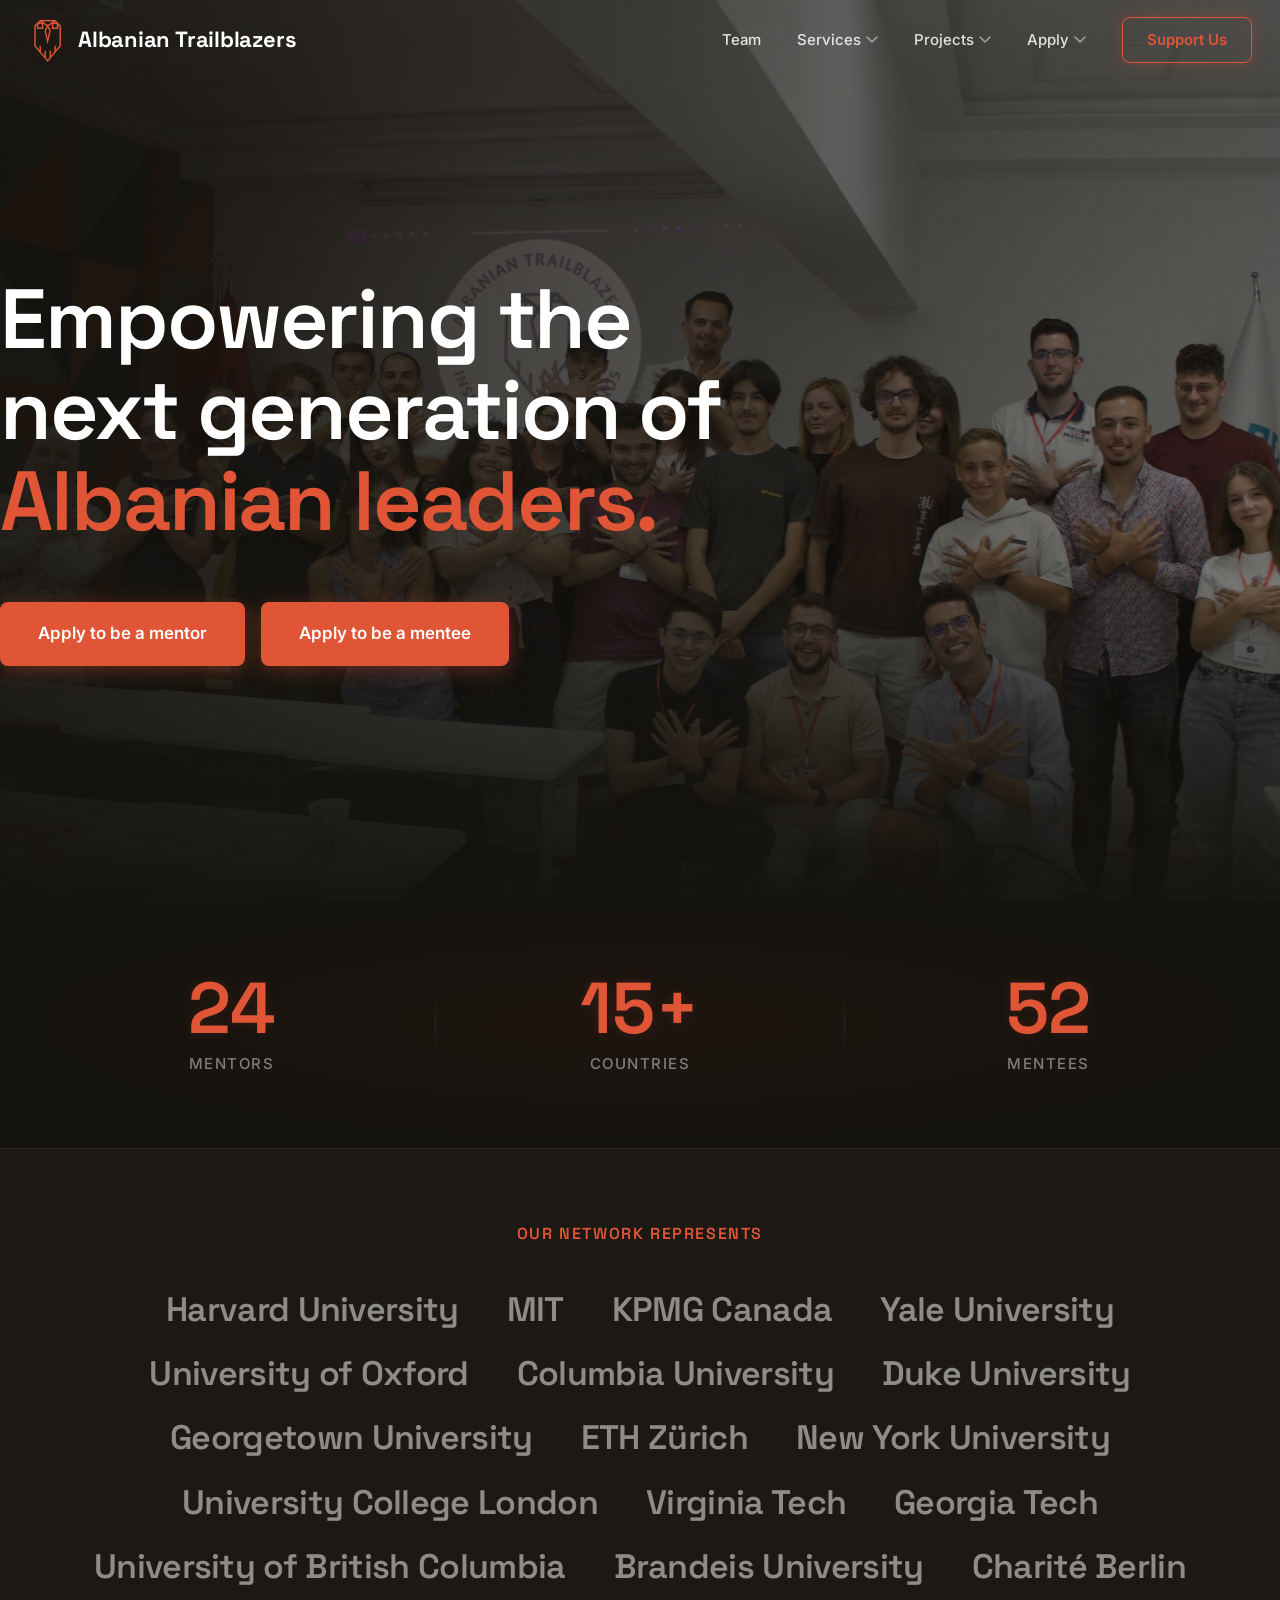
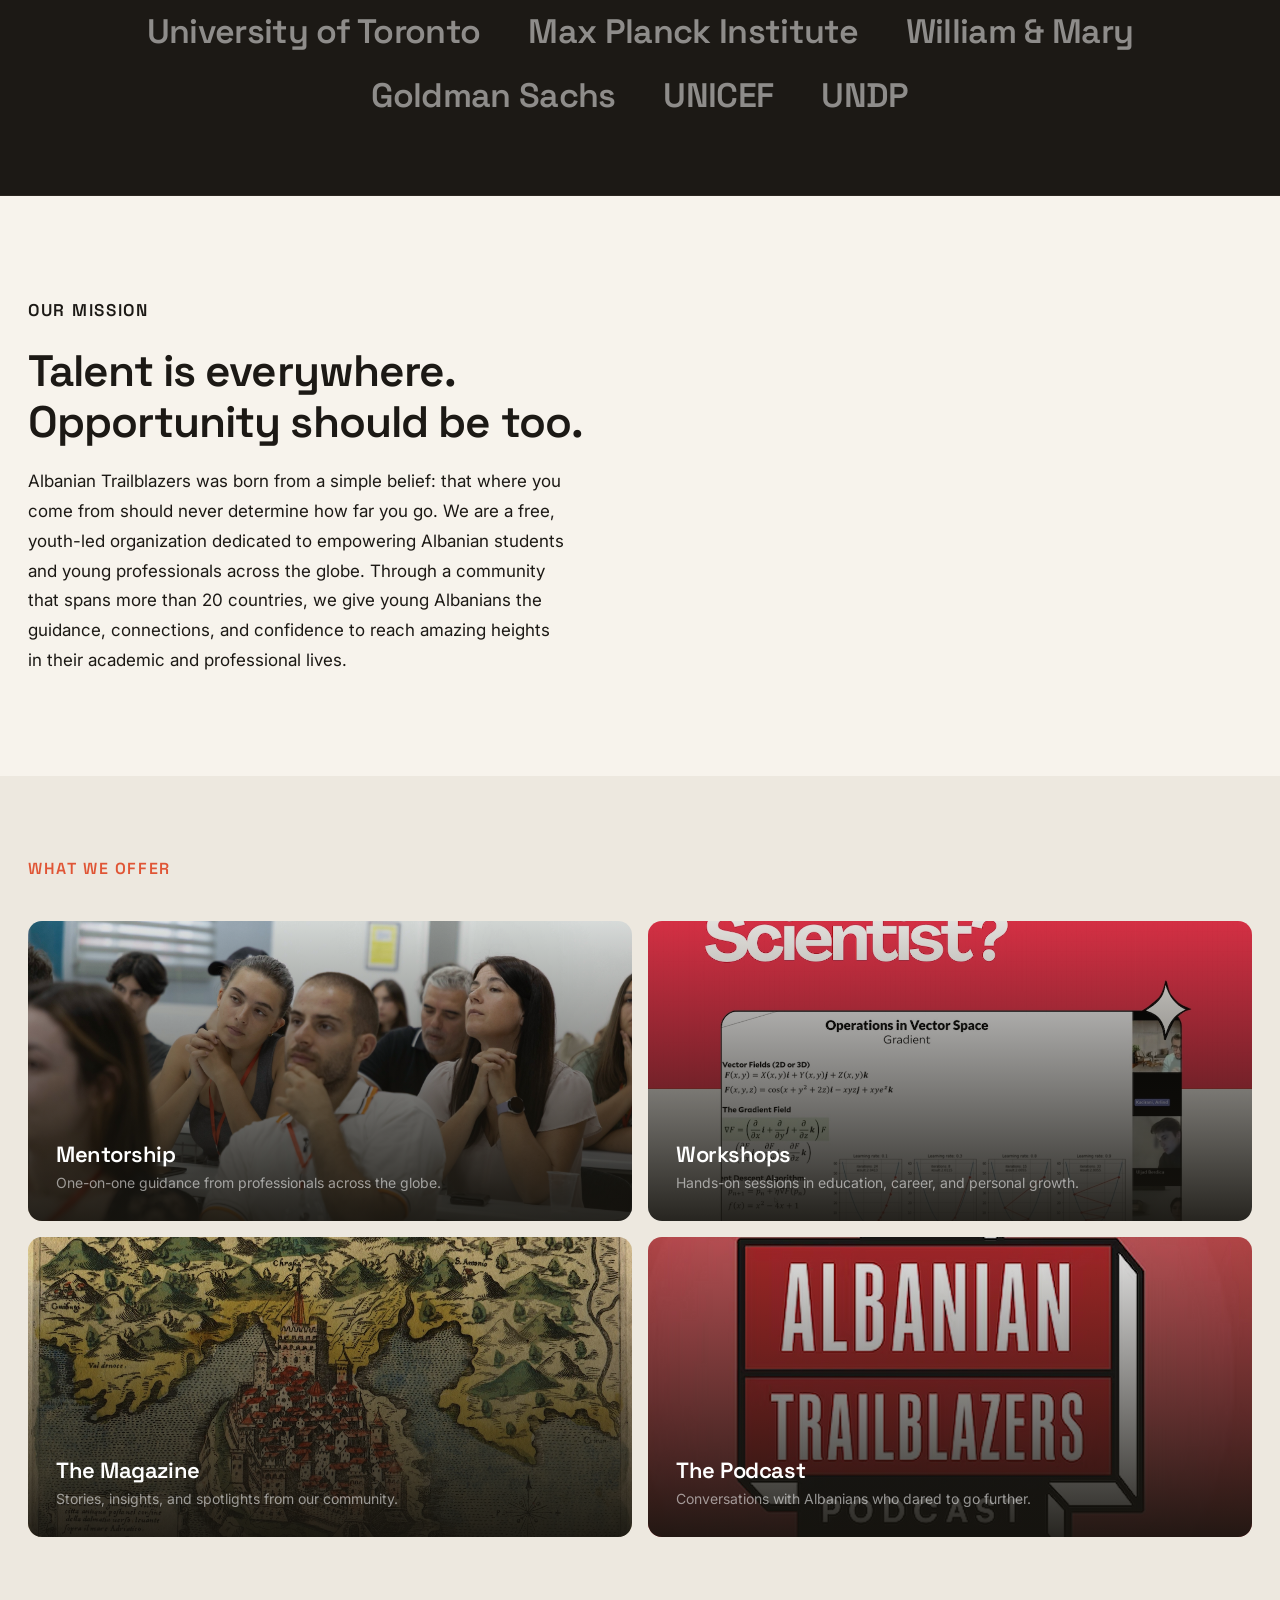
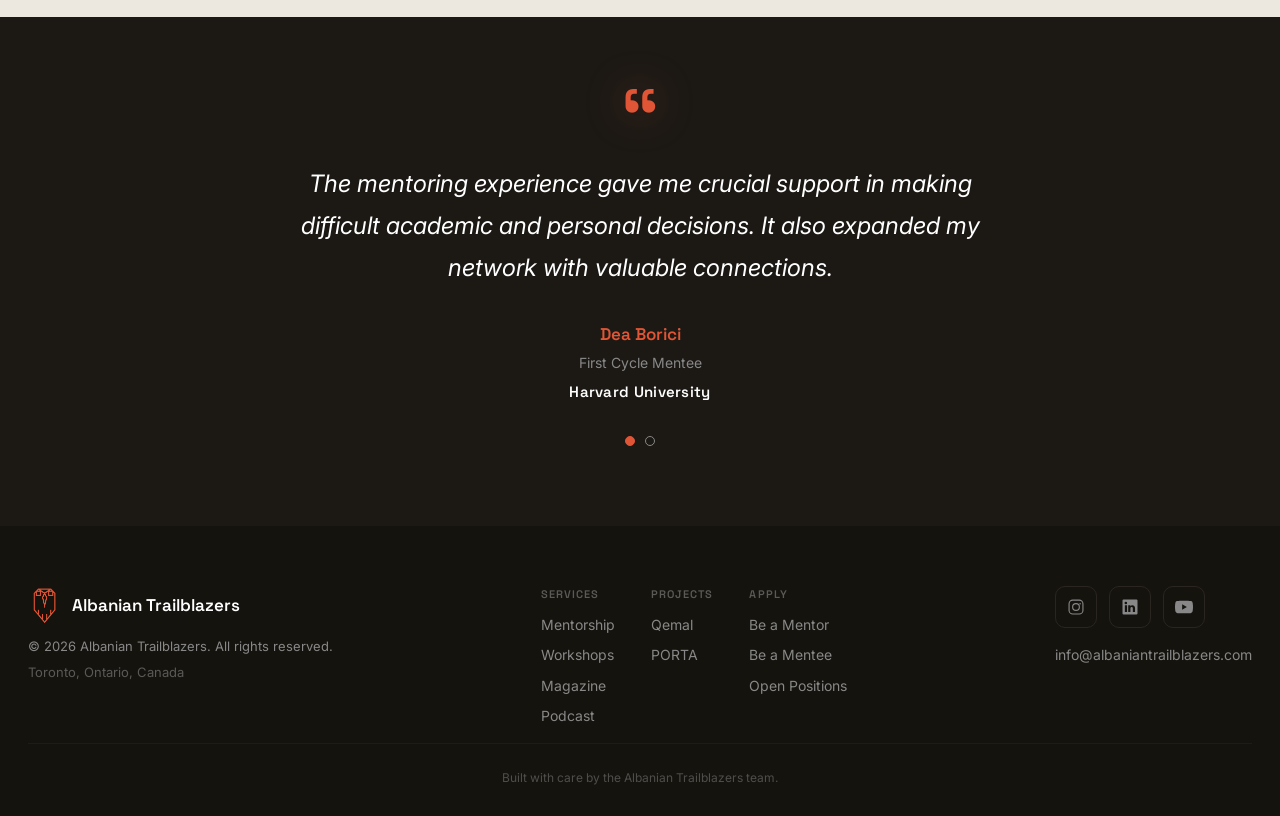
==== commit 8d3d6288: "update page titles & card descriptions" ====
--- a/index.html
+++ b/index.html
@@ -99,8 +99,8 @@
       <div class="hero__content">
         <h1 class="hero__title">Empowering the next generation of <span>Albanian leaders.</span></h1>
         <div class="hero__ctas">
-          <a href="#how-it-works" class="btn btn--solid-red">Apply now</a>
-          <a href="#mission" class="btn btn--ghost-white">Learn more</a>
+          <a href="apply-mentor.html" class="btn btn--solid-red">Apply to be a mentor</a>
+          <a href="apply-mentee.html" class="btn btn--solid-red">Apply to be a mentee</a>
         </div>
       </div>
       <div class="hero__bg" aria-hidden="true">
@@ -136,7 +136,7 @@
       <div class="network__cluster">
         <span class="network__name">Harvard University</span>
         <span class="network__name">MIT</span>
-        <span class="network__name">Stanford University</span>
+        <span class="network__name">KPMG Canada</span>
         <span class="network__name">Yale University</span>
         <span class="network__name">University of Oxford</span>
         <span class="network__name">Columbia University</span>
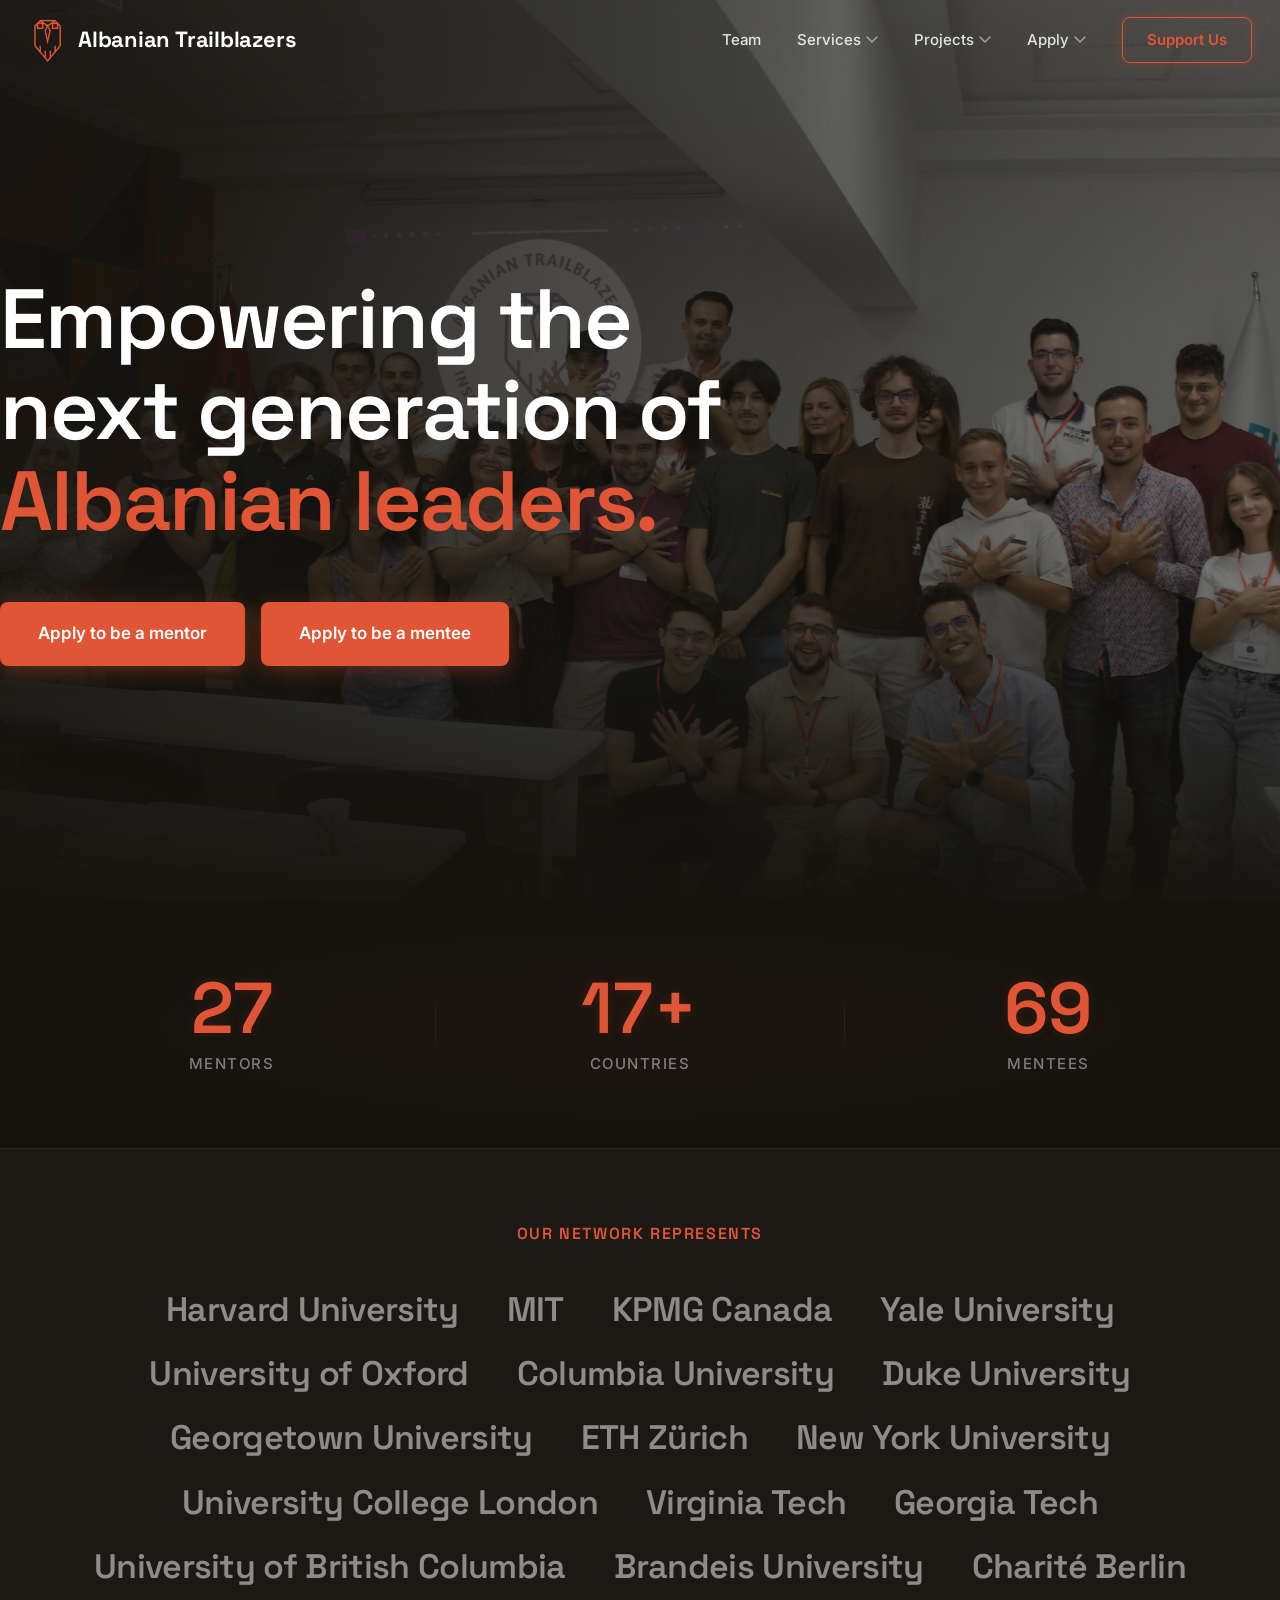
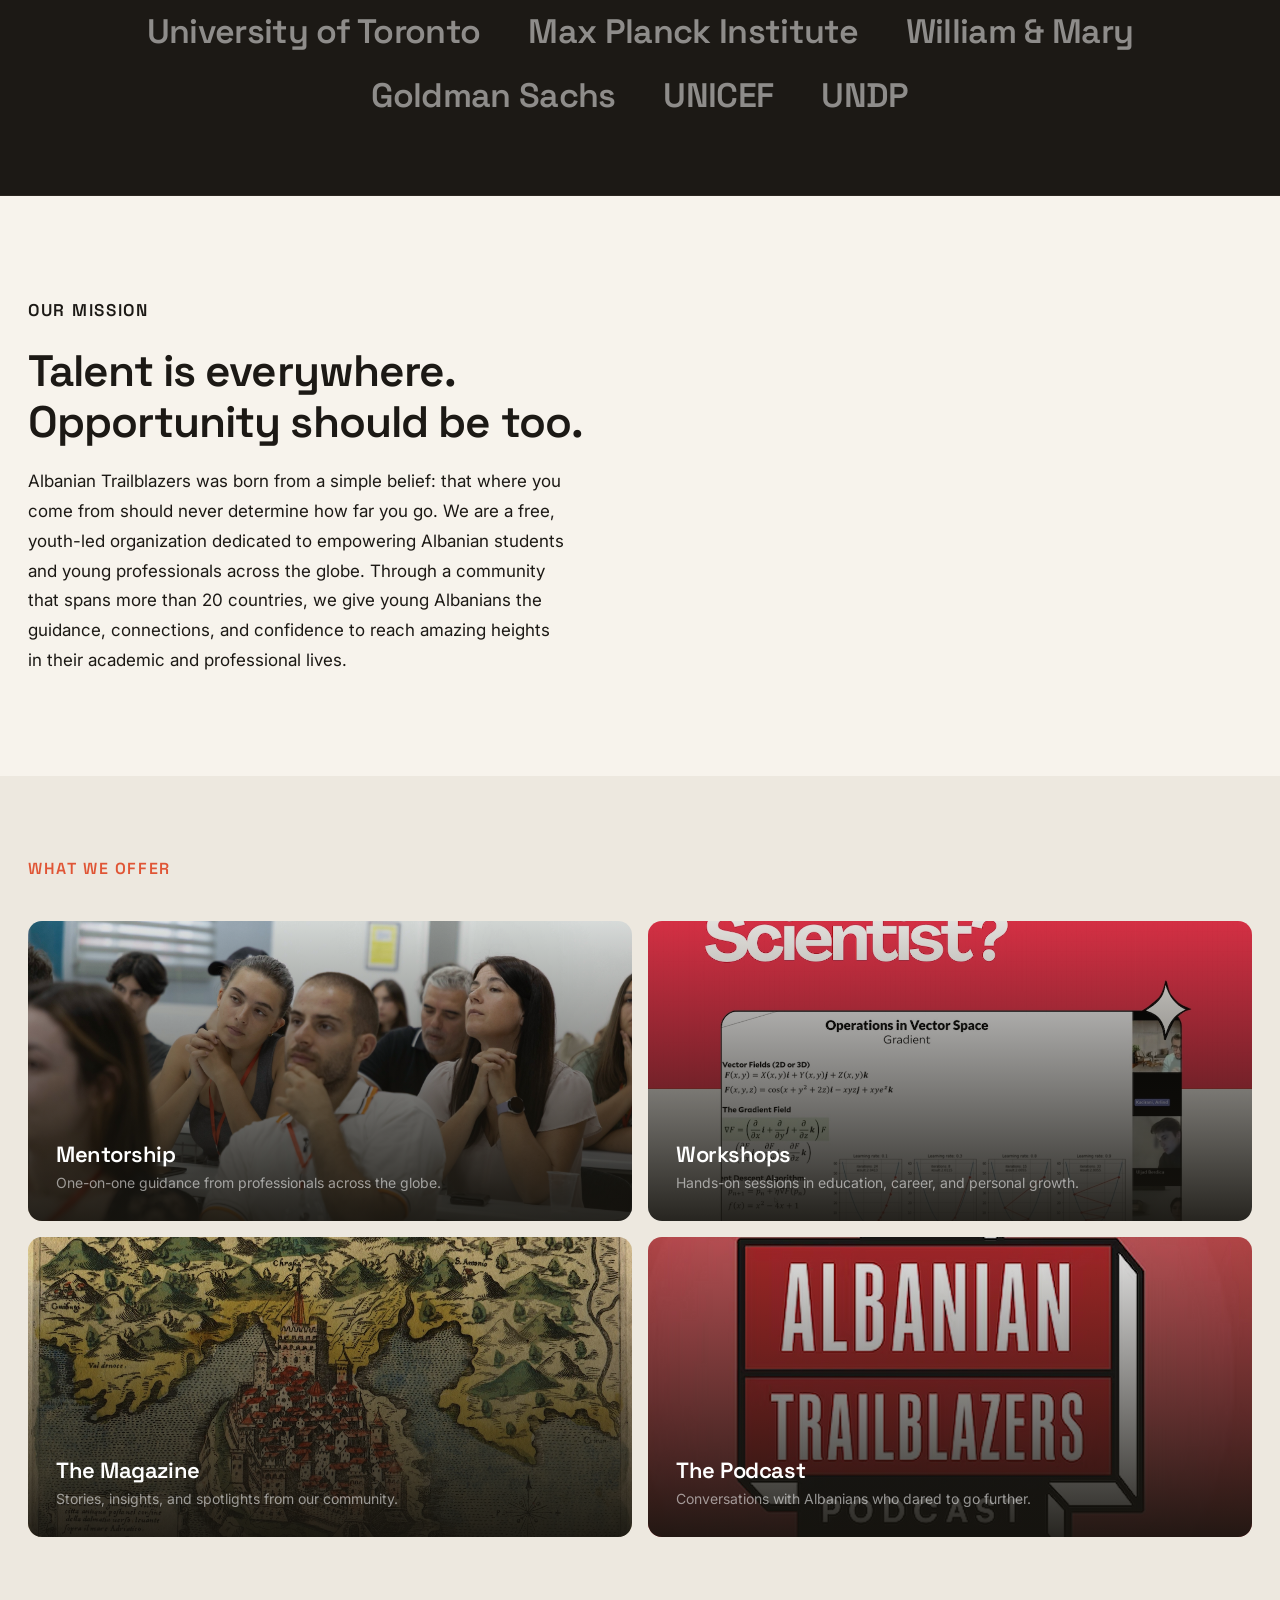
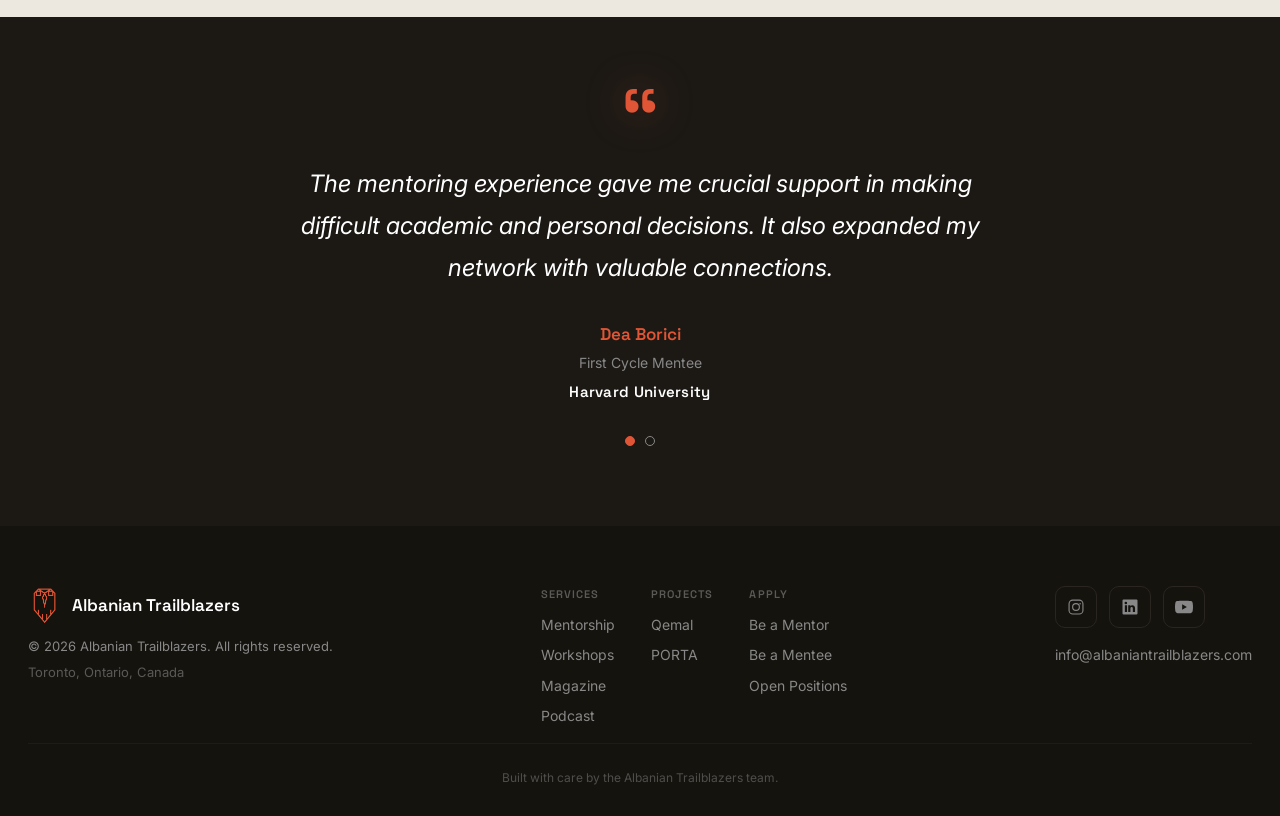
==== commit 7bfc8dc1: "seo: add favicon, sitemap, robots, CNAME, 404, and meta tags" ====
--- a/index.html
+++ b/index.html
@@ -13,12 +13,50 @@
   <meta property="og:url" content="https://albaniantrailblazers.com">
   <meta property="og:image" content="https://albaniantrailblazers.com/assets/images/logo-black.png">
 
+  <!-- Twitter Card -->
+  <meta name="twitter:card" content="summary_large_image">
+  <meta name="twitter:title" content="Albanian Trailblazers | Your Potential Has No Borders">
+  <meta name="twitter:description" content="Free mentorship, workshops, and community for Albanian students and diaspora worldwide.">
+  <meta name="twitter:image" content="https://albaniantrailblazers.com/assets/images/logo-black.png">
+
+  <!-- Favicon -->
+  <link rel="icon" href="assets/icons/favicon.svg" type="image/svg+xml">
+  <link rel="apple-touch-icon" href="assets/images/logo-black.png">
+
+  <!-- Canonical & theme -->
+  <link rel="canonical" href="https://albaniantrailblazers.com/">
+  <meta name="theme-color" content="#15130E">
+
   <!-- Fonts -->
   <link rel="preconnect" href="https://fonts.googleapis.com">
   <link rel="preconnect" href="https://fonts.gstatic.com" crossorigin>
   <link href="https://fonts.googleapis.com/css2?family=Space+Grotesk:wght@400;500;600&family=Inter:wght@400;500&display=swap" rel="stylesheet">
 
   <link rel="stylesheet" href="css/styles.css">
+
+  <!-- Structured data -->
+  <script type="application/ld+json">
+  {
+    "@context": "https://schema.org",
+    "@type": "NGO",
+    "name": "Albanian Trailblazers",
+    "url": "https://albaniantrailblazers.com",
+    "logo": "https://albaniantrailblazers.com/assets/images/logo-black.png",
+    "description": "Free mentorship, workshops, and community for Albanian students and diaspora worldwide.",
+    "email": "info@albaniantrailblazers.com",
+    "address": {
+      "@type": "PostalAddress",
+      "addressLocality": "Toronto",
+      "addressRegion": "Ontario",
+      "addressCountry": "CA"
+    },
+    "sameAs": [
+      "https://www.instagram.com/albanian_trailblazers/",
+      "https://www.linkedin.com/company/albanian-trailblazers/",
+      "https://youtube.com/@albaniantrailblazers"
+    ]
+  }
+  </script>
 </head>
 <body>
 
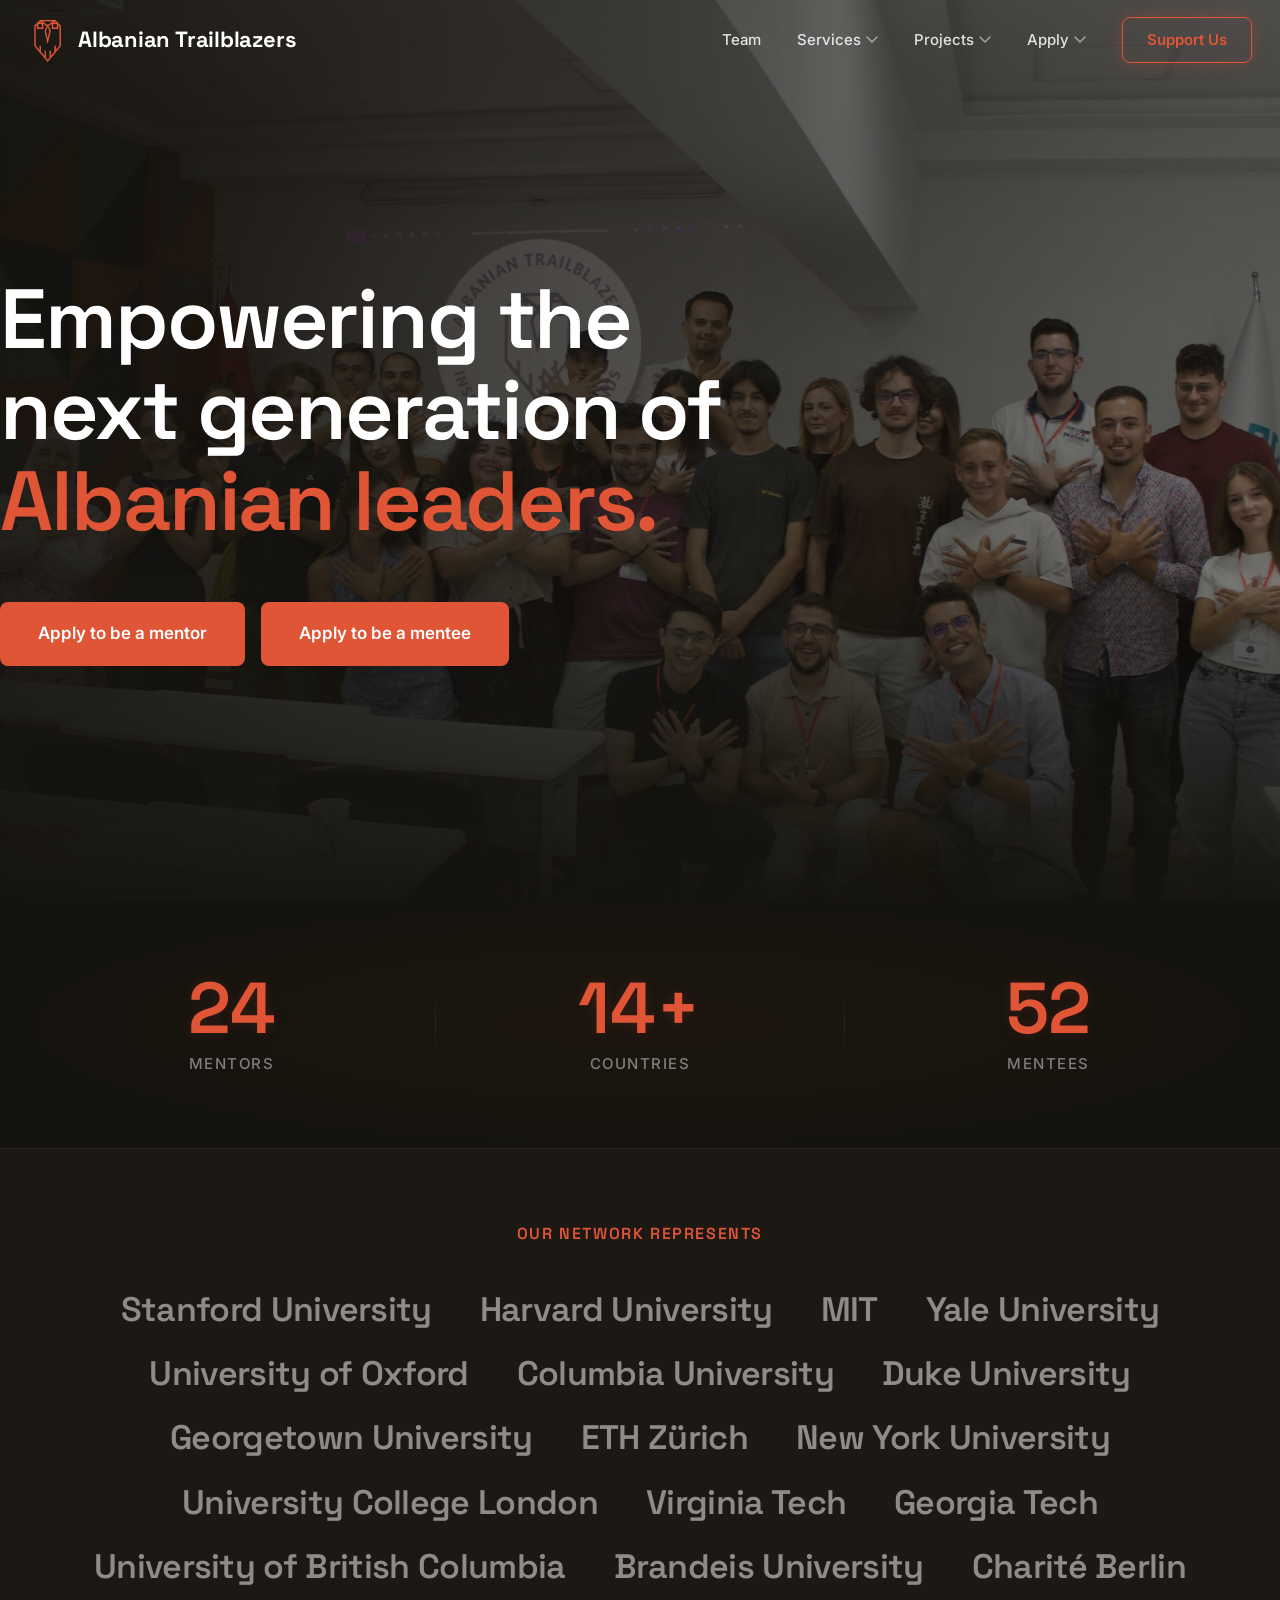
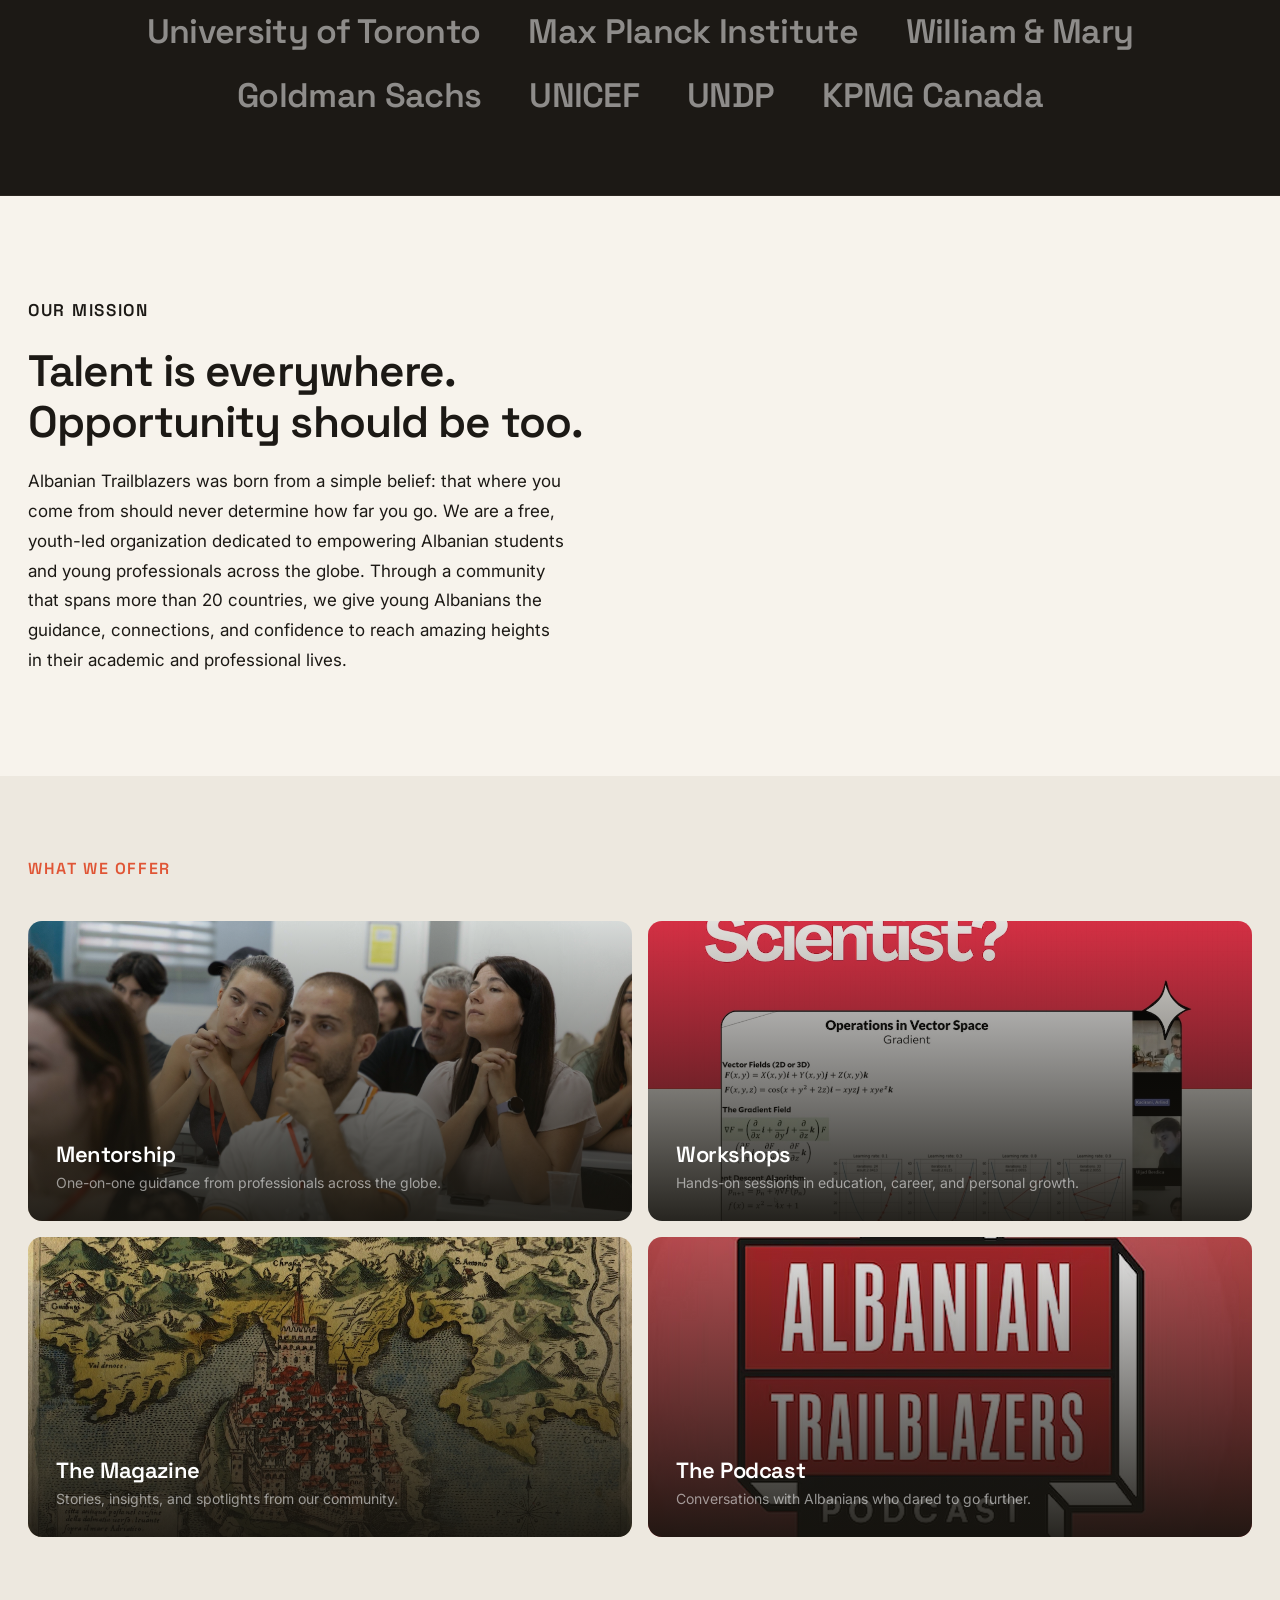
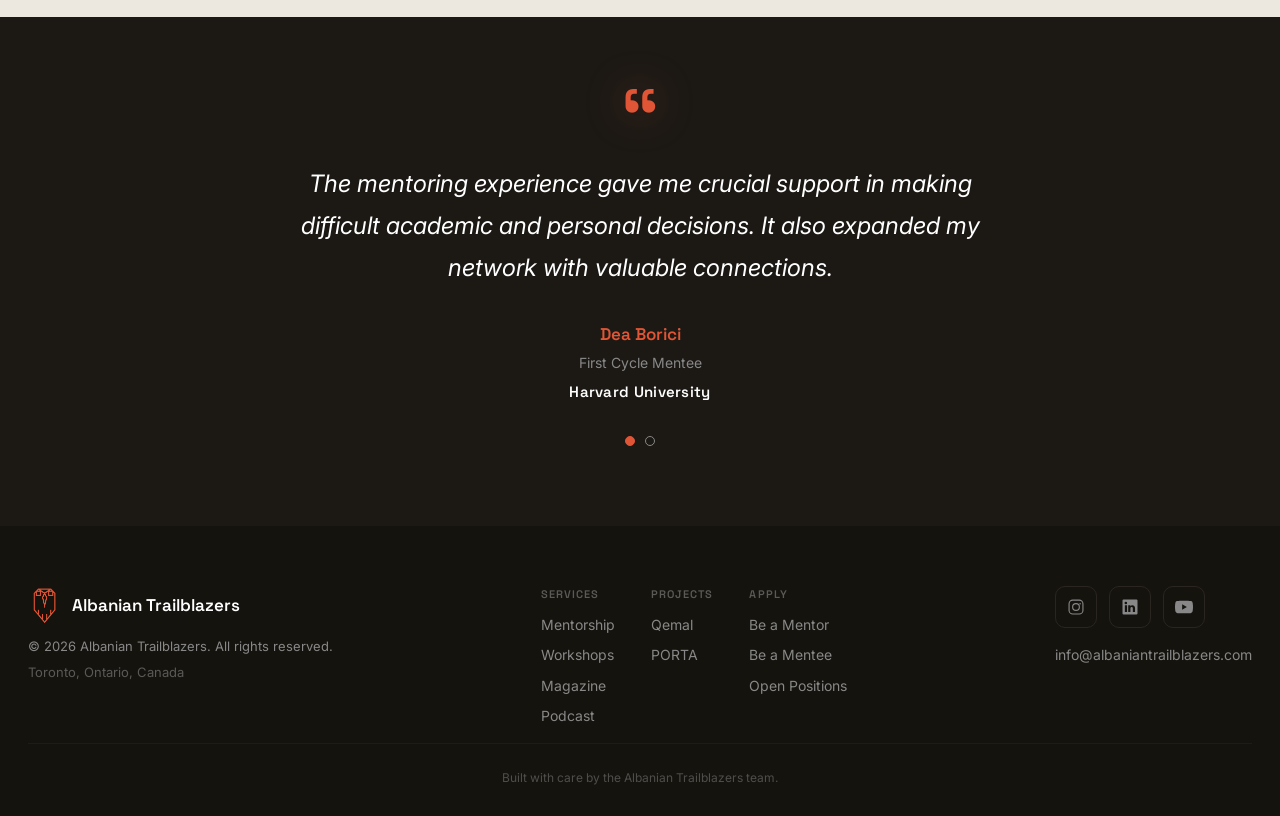
==== commit 5979c6d1: "content: update dialog copy and polish pre-launch details" ====
--- a/index.html
+++ b/index.html
@@ -172,9 +172,9 @@
     <div class="container">
       <p class="section-label">Our Network Represents</p>
       <div class="network__cluster">
+        <span class="network__name">Stanford University</span>
         <span class="network__name">Harvard University</span>
         <span class="network__name">MIT</span>
-        <span class="network__name">KPMG Canada</span>
         <span class="network__name">Yale University</span>
         <span class="network__name">University of Oxford</span>
         <span class="network__name">Columbia University</span>
@@ -194,6 +194,7 @@
         <span class="network__name">Goldman Sachs</span>
         <span class="network__name">UNICEF</span>
         <span class="network__name">UNDP</span>
+        <span class="network__name">KPMG Canada</span>
       </div>
     </div>
   </section>
--- a/css/styles.css
+++ b/css/styles.css
@@ -111,12 +111,10 @@
 .btn--solid-red {
   background: var(--color-red);
   color: var(--color-white);
-  box-shadow: 0 4px 20px var(--color-red-glow);
 }
 
 .btn--solid-red:hover {
   background: #c94a2e;
-  box-shadow: 0 6px 28px var(--color-red-glow);
 }
 
 .btn--ghost-white {
@@ -272,8 +270,10 @@
   display: flex;
   flex-direction: column;
   align-items: center;
-  justify-content: center;
+  justify-content: flex-start;
   gap: 40px;
+  padding: 96px 24px 48px;
+  overflow-y: auto;
   z-index: 999;
   opacity: 0;
   pointer-events: none;
@@ -662,6 +662,18 @@
 }
 
 
+@media (max-width: 768px) {
+  .network {
+    padding: 48px 0;
+  }
+  .network__cluster {
+    gap: 5px 20px;
+  }
+  .network__name {
+    font-size: 0.875rem;
+  }
+}
+
 /* ========= MISSION ========= */
 .mission {
   position: relative;
@@ -1239,6 +1251,53 @@
   opacity: 0.75;
 }
 
+/* ========= NOT-LIVE DIALOG ========= */
+.app-dialog {
+  position: fixed;
+  top: 50%;
+  left: 50%;
+  transform: translate(-50%, -50%);
+  margin: 0;
+  border: none;
+  border-radius: 16px;
+  padding: 0;
+  max-width: 380px;
+  width: calc(100% - 48px);
+  background: var(--color-cream);
+  box-shadow: 0 24px 80px rgba(0,0,0,0.25);
+}
+
+.app-dialog::backdrop {
+  background: rgba(21,19,14,0.72);
+  backdrop-filter: blur(4px);
+  -webkit-backdrop-filter: blur(4px);
+}
+
+.app-dialog__inner {
+  padding: 40px 36px;
+  text-align: center;
+}
+
+.app-dialog__title {
+  font-family: 'Space Grotesk', sans-serif;
+  font-size: 1.375rem;
+  font-weight: 700;
+  color: var(--color-text-dark);
+  letter-spacing: -0.02em;
+  margin-bottom: 12px;
+}
+
+.app-dialog__text {
+  font-size: 0.9375rem;
+  color: var(--color-text-muted);
+  line-height: 1.65;
+  margin-bottom: 28px;
+}
+
+.app-dialog__close {
+  width: 100%;
+}
+
 /* ========= FOOTER ========= */
 .footer {
   background: var(--color-void);
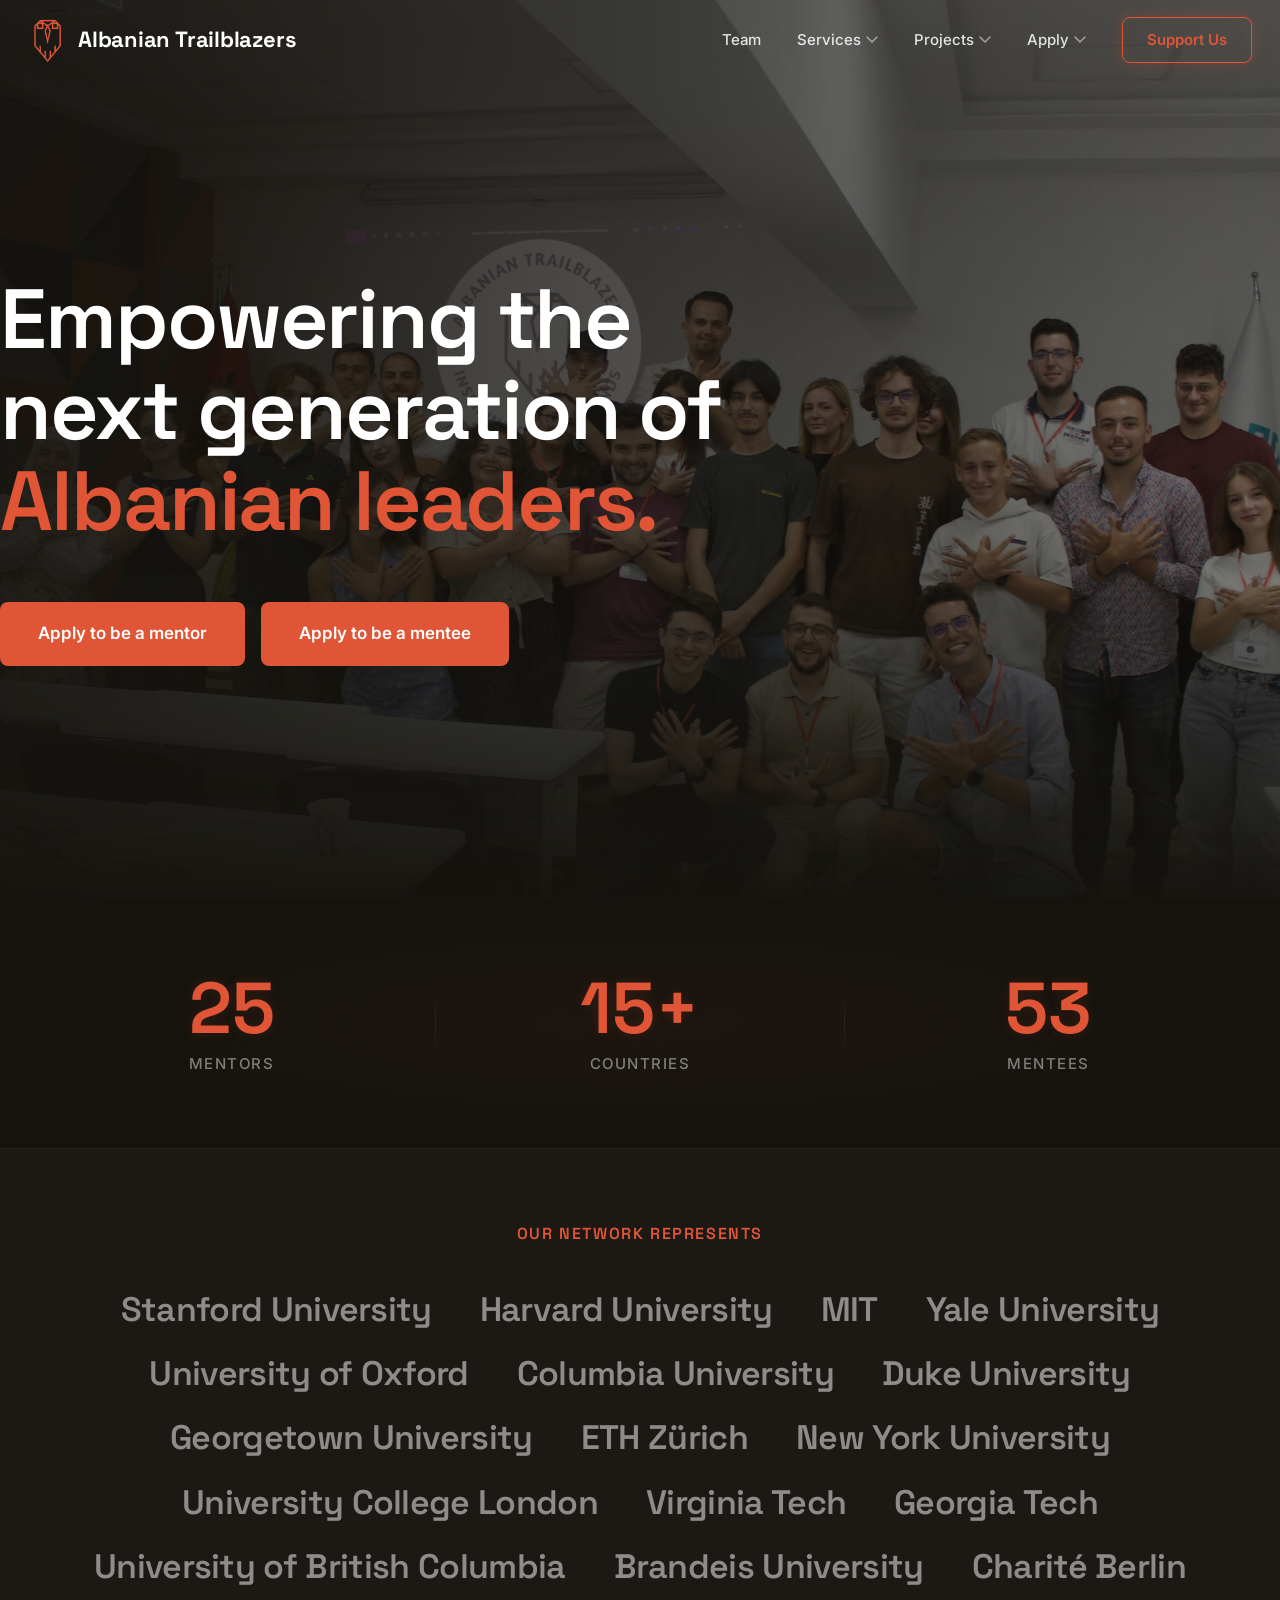
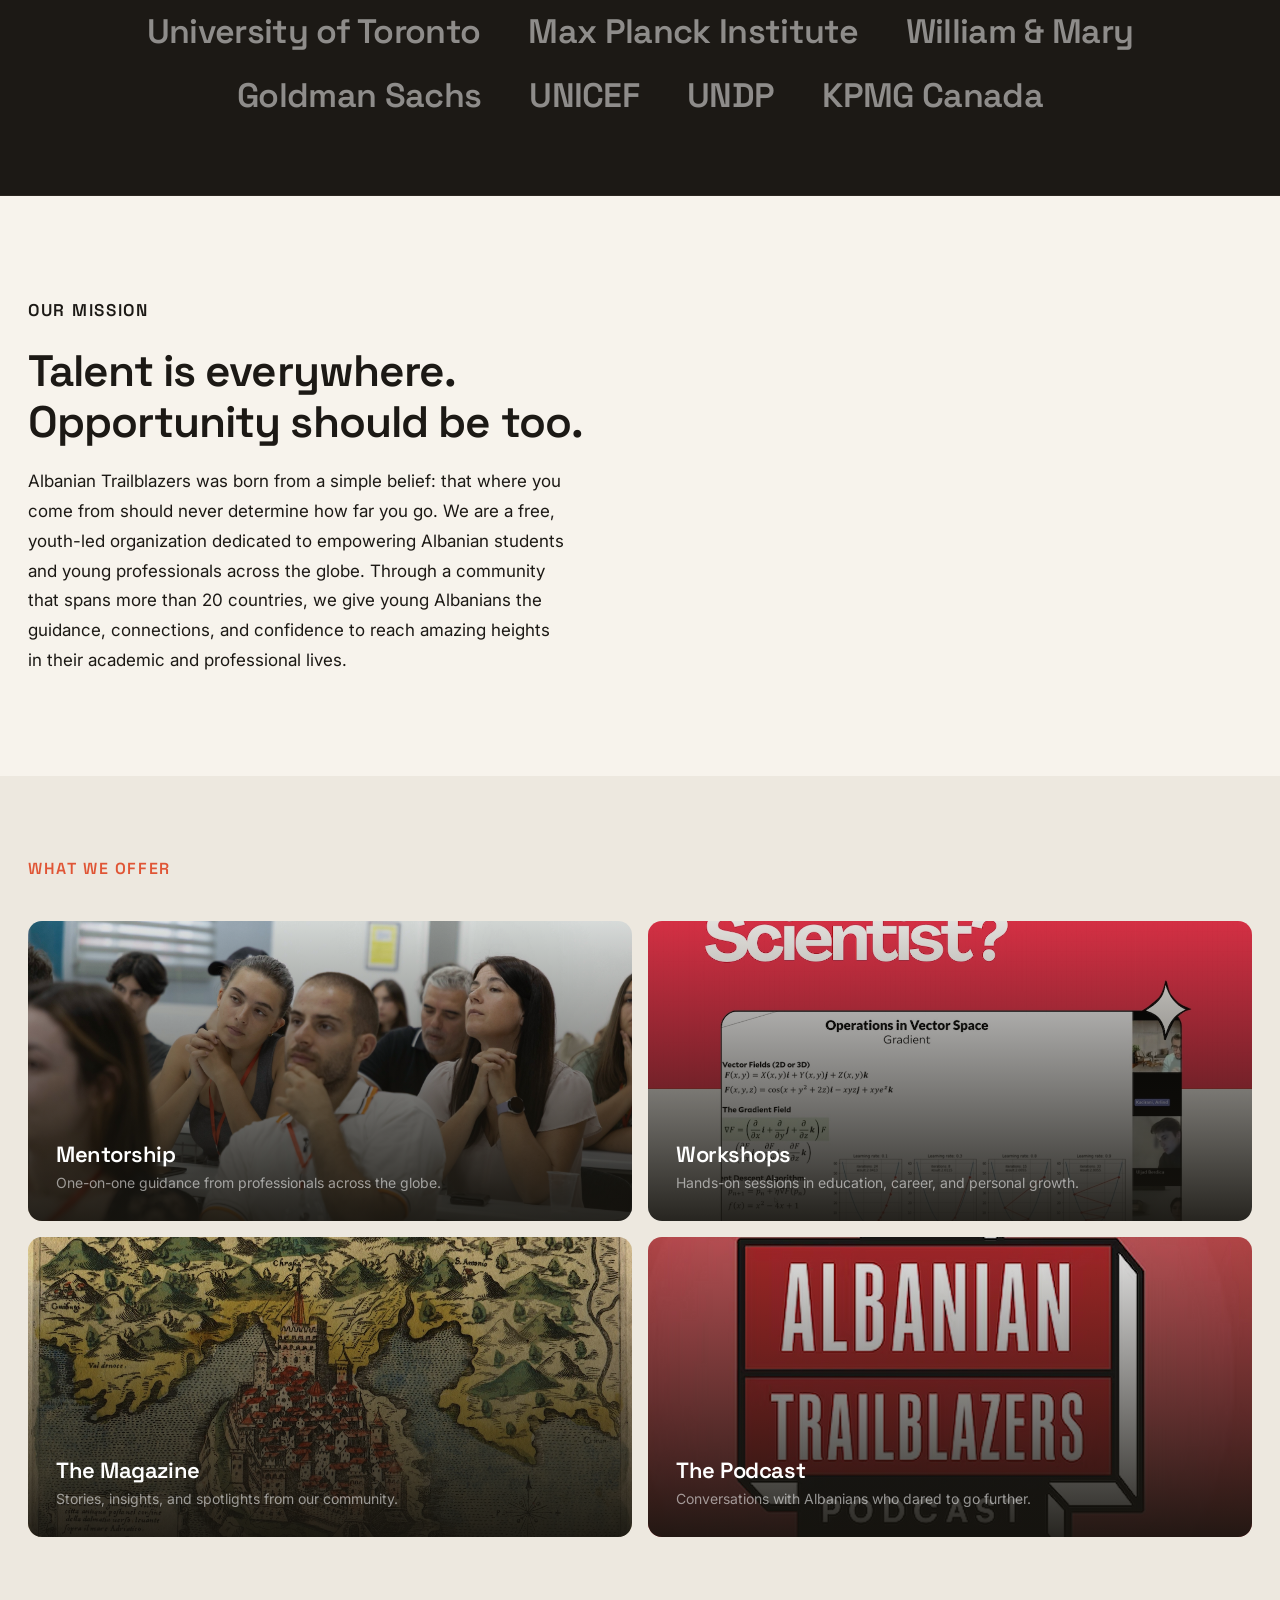
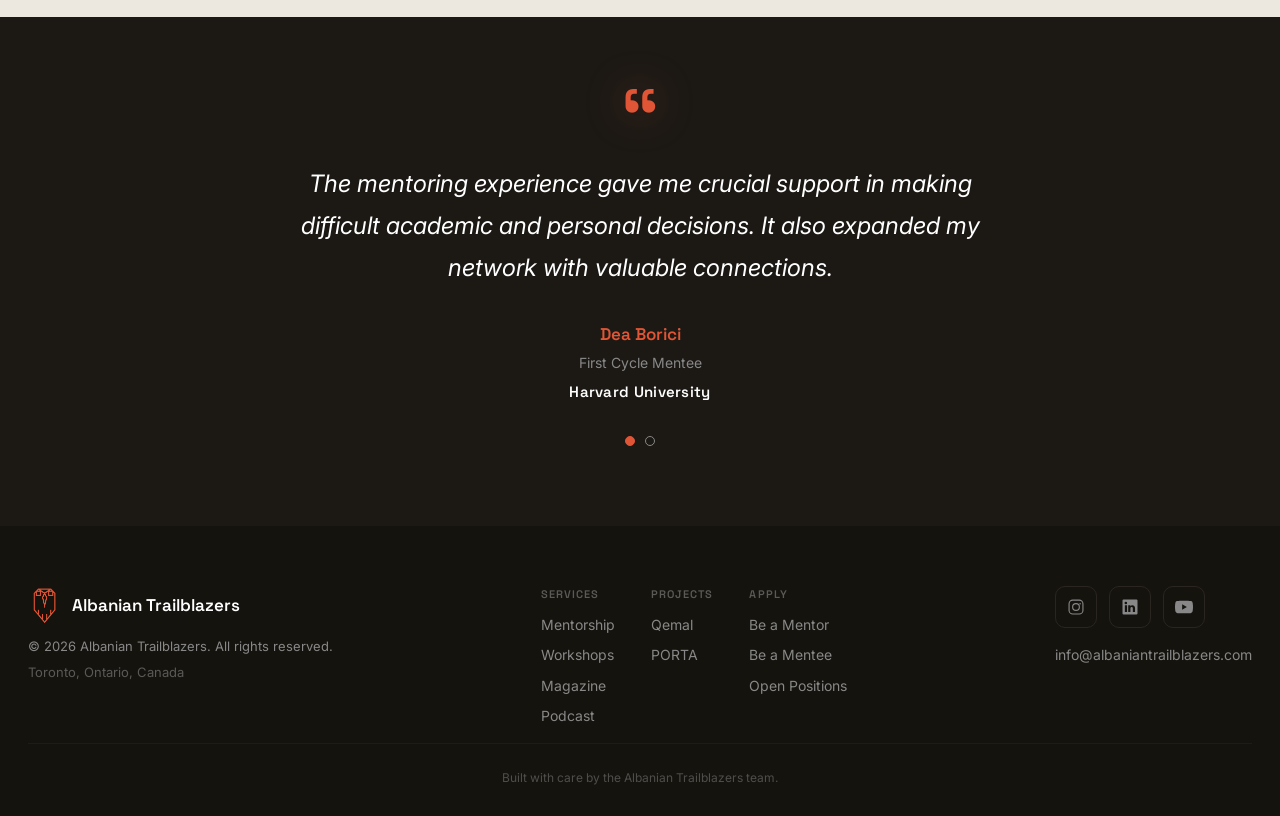
==== commit 82919be0: "rewrite mobile nav with simpler flat menu" ====
--- a/index.html
+++ b/index.html
@@ -102,32 +102,27 @@
       </button>
     </div>
     <div class="nav__overlay">
-      <a href="about.html" class="nav__overlay-link">Team</a>
-      <div class="nav__overlay-group">
-        <button class="nav__overlay-toggle">Services <svg width="12" height="8" viewBox="0 0 12 8" fill="none" aria-hidden="true"><path d="M1 1l5 5 5-5" stroke="currentColor" stroke-width="1.5" stroke-linecap="round" stroke-linejoin="round"/></svg></button>
-        <div class="nav__overlay-sub">
-          <a href="mentors.html">Mentorship</a>
-          <a href="workshops.html">Workshops</a>
-          <a href="magazine.html">The Magazine</a>
-          <a href="podcast.html">The Podcast</a>
-        </div>
-      </div>
-      <div class="nav__overlay-group">
-        <button class="nav__overlay-toggle">Projects <svg width="12" height="8" viewBox="0 0 12 8" fill="none" aria-hidden="true"><path d="M1 1l5 5 5-5" stroke="currentColor" stroke-width="1.5" stroke-linecap="round" stroke-linejoin="round"/></svg></button>
-        <div class="nav__overlay-sub">
-          <a href="qemal.html">Qemal</a>
-          <a href="porta.html">PORTA</a>
-        </div>
-      </div>
-      <div class="nav__overlay-group">
-        <button class="nav__overlay-toggle">Apply <svg width="12" height="8" viewBox="0 0 12 8" fill="none" aria-hidden="true"><path d="M1 1l5 5 5-5" stroke="currentColor" stroke-width="1.5" stroke-linecap="round" stroke-linejoin="round"/></svg></button>
-        <div class="nav__overlay-sub">
-          <a href="apply-mentor.html">Apply to be a Mentor</a>
-          <a href="apply-mentee.html">Apply to be a Mentee</a>
-          <a href="jobs.html">Open Positions</a>
-        </div>
-      </div>
-      <a href="support.html" class="nav__overlay-link">Support Us</a>
+      <nav class="nav__overlay-inner">
+        <a href="index.html">Home</a>
+        <a href="about.html">Team</a>
+
+        <div class="nav__overlay-label">Services</div>
+        <a href="mentors.html">Mentorship</a>
+        <a href="workshops.html">Workshops</a>
+        <a href="magazine.html">The Magazine</a>
+        <a href="podcast.html">The Podcast</a>
+
+        <div class="nav__overlay-label">Projects</div>
+        <a href="qemal.html">Qemal</a>
+        <a href="porta.html">PORTA</a>
+
+        <div class="nav__overlay-label">Apply</div>
+        <a href="apply-mentor.html">Apply to be a Mentor</a>
+        <a href="apply-mentee.html">Apply to be a Mentee</a>
+        <a href="jobs.html">Open Positions</a>
+
+        <a href="support.html" class="nav__overlay-cta">Support Us</a>
+      </nav>
     </div>
   </nav>
 
--- a/css/styles.css
+++ b/css/styles.css
@@ -262,39 +262,30 @@
   transform: rotate(-45deg) translate(5.5px, -5.5px);
 }
 
-/* Mobile overlay */
+/* Mobile overlay — simple flat panel, class-driven via html.menu-open */
 .nav__overlay {
+  display: none;
   position: fixed;
   inset: 0;
   background: var(--color-void);
-  display: flex;
-  flex-direction: column;
-  align-items: center;
-  justify-content: flex-start;
-  gap: 40px;
-  padding: 96px 24px 48px;
+  z-index: 999;
   overflow-y: auto;
-  z-index: 999;
-  opacity: 0;
-  pointer-events: none;
-  transition: opacity 0.3s;
-}
-
-.nav__overlay.open {
-  opacity: 1;
-  pointer-events: all;
-}
-
-.nav__overlay a {
-  font-family: 'Space Grotesk', sans-serif;
-  font-size: 2rem;
-  font-weight: 500;
-  color: var(--color-white);
-  transition: color 0.2s;
-}
-
-.nav__overlay a:hover {
-  color: var(--color-red);
+  -webkit-overflow-scrolling: touch;
+}
+
+html.menu-open,
+html.menu-open body {
+  overflow: hidden;
+}
+
+html.menu-open .nav__overlay {
+  display: block;
+}
+
+html.menu-open .nav {
+  background: rgba(21, 19, 14, 0.95);
+  backdrop-filter: blur(16px);
+  -webkit-backdrop-filter: blur(16px);
 }
 
 /* ========= DROPDOWN NAV ========= */
@@ -395,81 +386,53 @@
   border-left-color: var(--color-red);
 }
 
-/* Mobile overlay accordion */
-.nav__overlay-link {
-  font-family: 'Space Grotesk', sans-serif;
-  font-size: 2rem;
+/* Mobile overlay inner — flat list of links */
+.nav__overlay-inner {
+  display: flex;
+  flex-direction: column;
+  padding: 104px 32px 56px;
+  max-width: 480px;
+  margin: 0 auto;
+}
+
+.nav__overlay-inner a {
+  font-family: 'Space Grotesk', sans-serif;
+  font-size: 1.5rem;
   font-weight: 500;
   color: var(--color-white);
-  transition: color 0.2s;
-}
-
-.nav__overlay-link:hover {
+  padding: 11px 0;
+  text-decoration: none;
+  transition: color 0.15s;
+}
+
+.nav__overlay-inner a:active {
   color: var(--color-red);
 }
 
-.nav__overlay-group {
-  display: flex;
-  flex-direction: column;
-  align-items: center;
-}
-
-.nav__overlay-toggle {
-  font-family: 'Space Grotesk', sans-serif;
-  font-size: 2rem;
-  font-weight: 500;
-  color: var(--color-white);
-  background: none;
-  border: none;
-  cursor: pointer;
-  transition: color 0.2s;
-  display: inline-flex;
-  align-items: center;
-  gap: 10px;
-}
-
-.nav__overlay-toggle svg {
-  transition: transform 0.2s;
-  opacity: 0.5;
-}
-
-.nav__overlay-toggle:hover,
-.nav__overlay-group.open .nav__overlay-toggle {
-  color: var(--color-red);
-}
-
-.nav__overlay-group.open .nav__overlay-toggle svg {
-  transform: rotate(180deg);
-  opacity: 1;
-}
-
-.nav__overlay-sub {
-  display: flex;
-  flex-direction: column;
-  align-items: center;
-  gap: 8px;
-  max-height: 0;
-  overflow: hidden;
-  opacity: 0;
-  transition: max-height 0.35s ease, opacity 0.3s ease, padding 0.3s ease;
-}
-
-.nav__overlay-group.open .nav__overlay-sub {
-  max-height: 400px;
-  opacity: 1;
-  padding: 12px 0;
-}
-
-.nav__overlay-sub a {
-  font-family: 'Inter', sans-serif;
-  font-size: 1.125rem;
-  font-weight: 400;
-  color: rgba(255,255,255,0.55);
-  transition: color 0.2s;
-}
-
-.nav__overlay-sub a:hover {
-  color: var(--color-white);
+.nav__overlay-label {
+  font-family: 'Space Grotesk', sans-serif;
+  font-size: 0.6875rem;
+  font-weight: 700;
+  text-transform: uppercase;
+  letter-spacing: 0.16em;
+  color: rgba(255,255,255,0.35);
+  margin-top: 28px;
+  margin-bottom: 2px;
+}
+
+.nav__overlay-cta {
+  margin-top: 36px;
+  align-self: flex-start;
+  border: 1px solid var(--color-red);
+  border-radius: 100px;
+  padding: 12px 28px !important;
+  font-size: 1rem !important;
+  color: var(--color-red) !important;
+}
+
+.nav__overlay-cta:active {
+  background: var(--color-red);
+  color: var(--color-white) !important;
 }
 
 /* ========= HERO ANIMATIONS ========= */
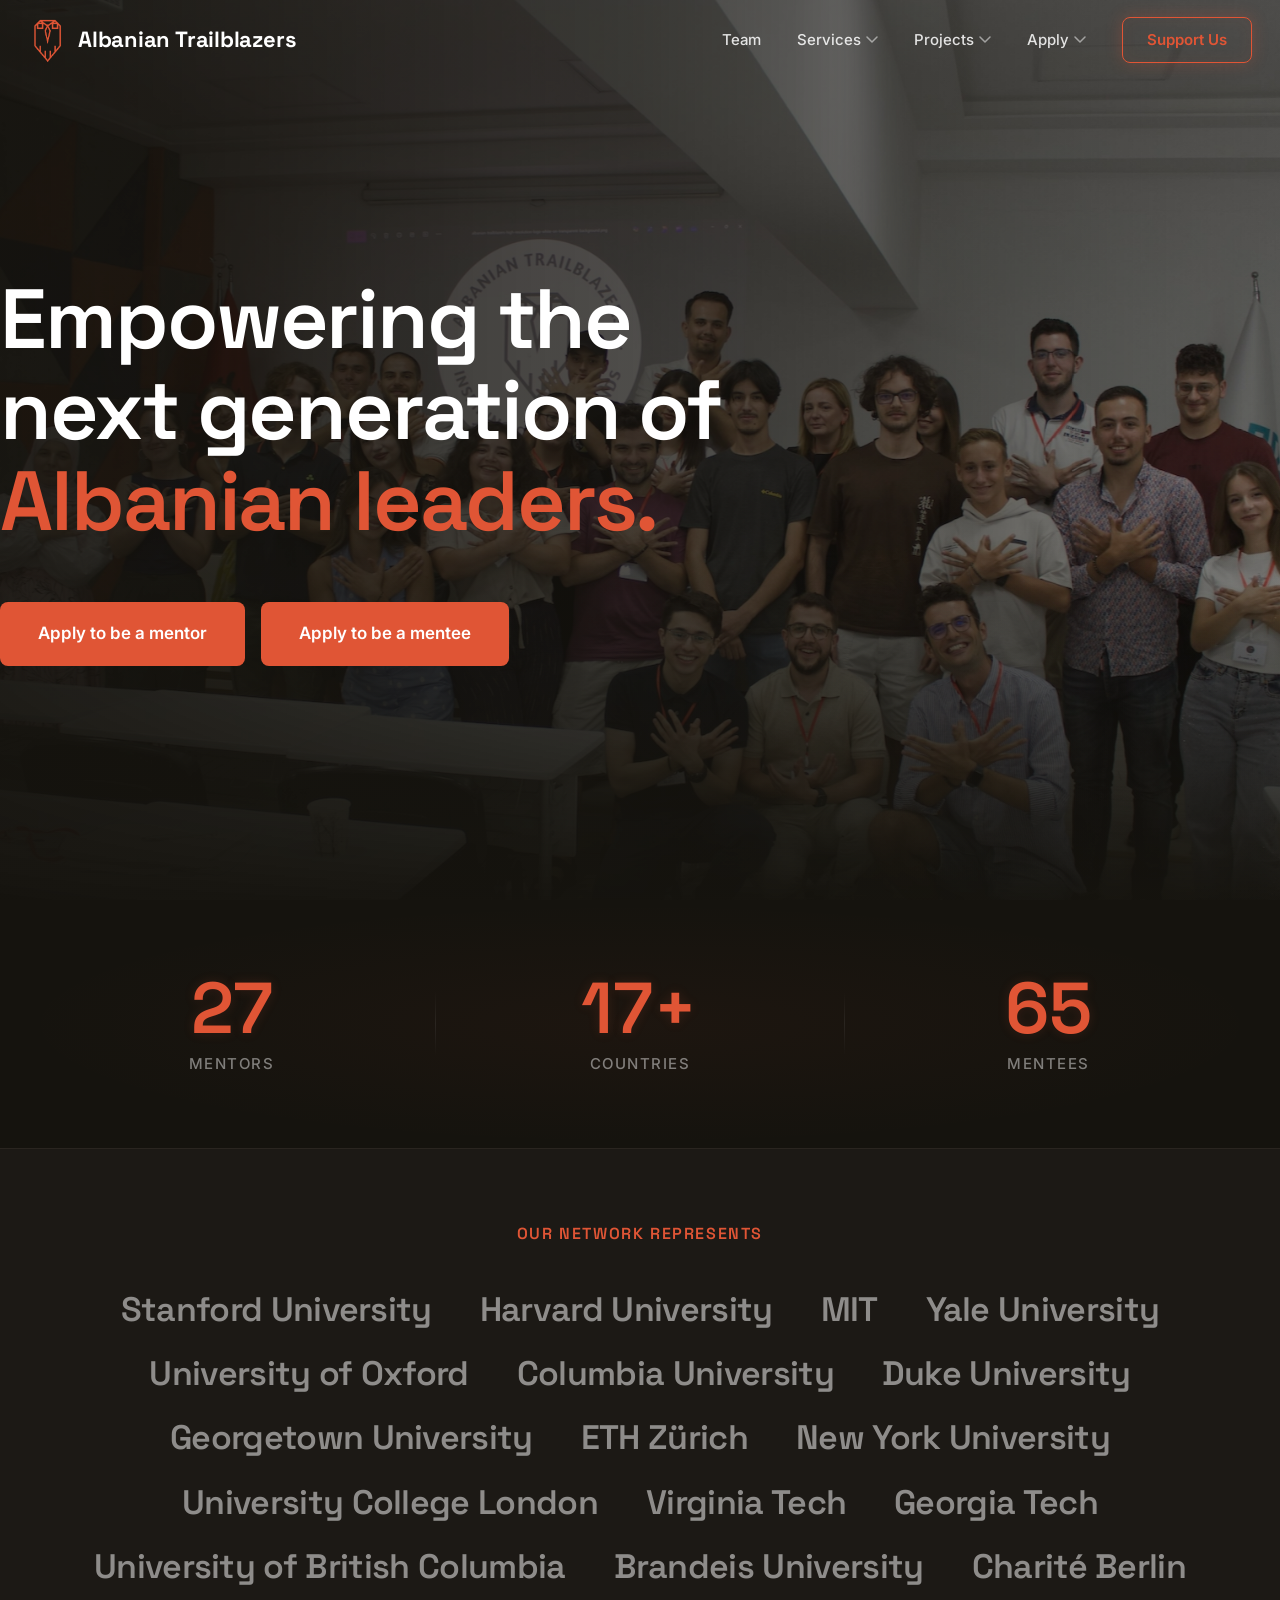
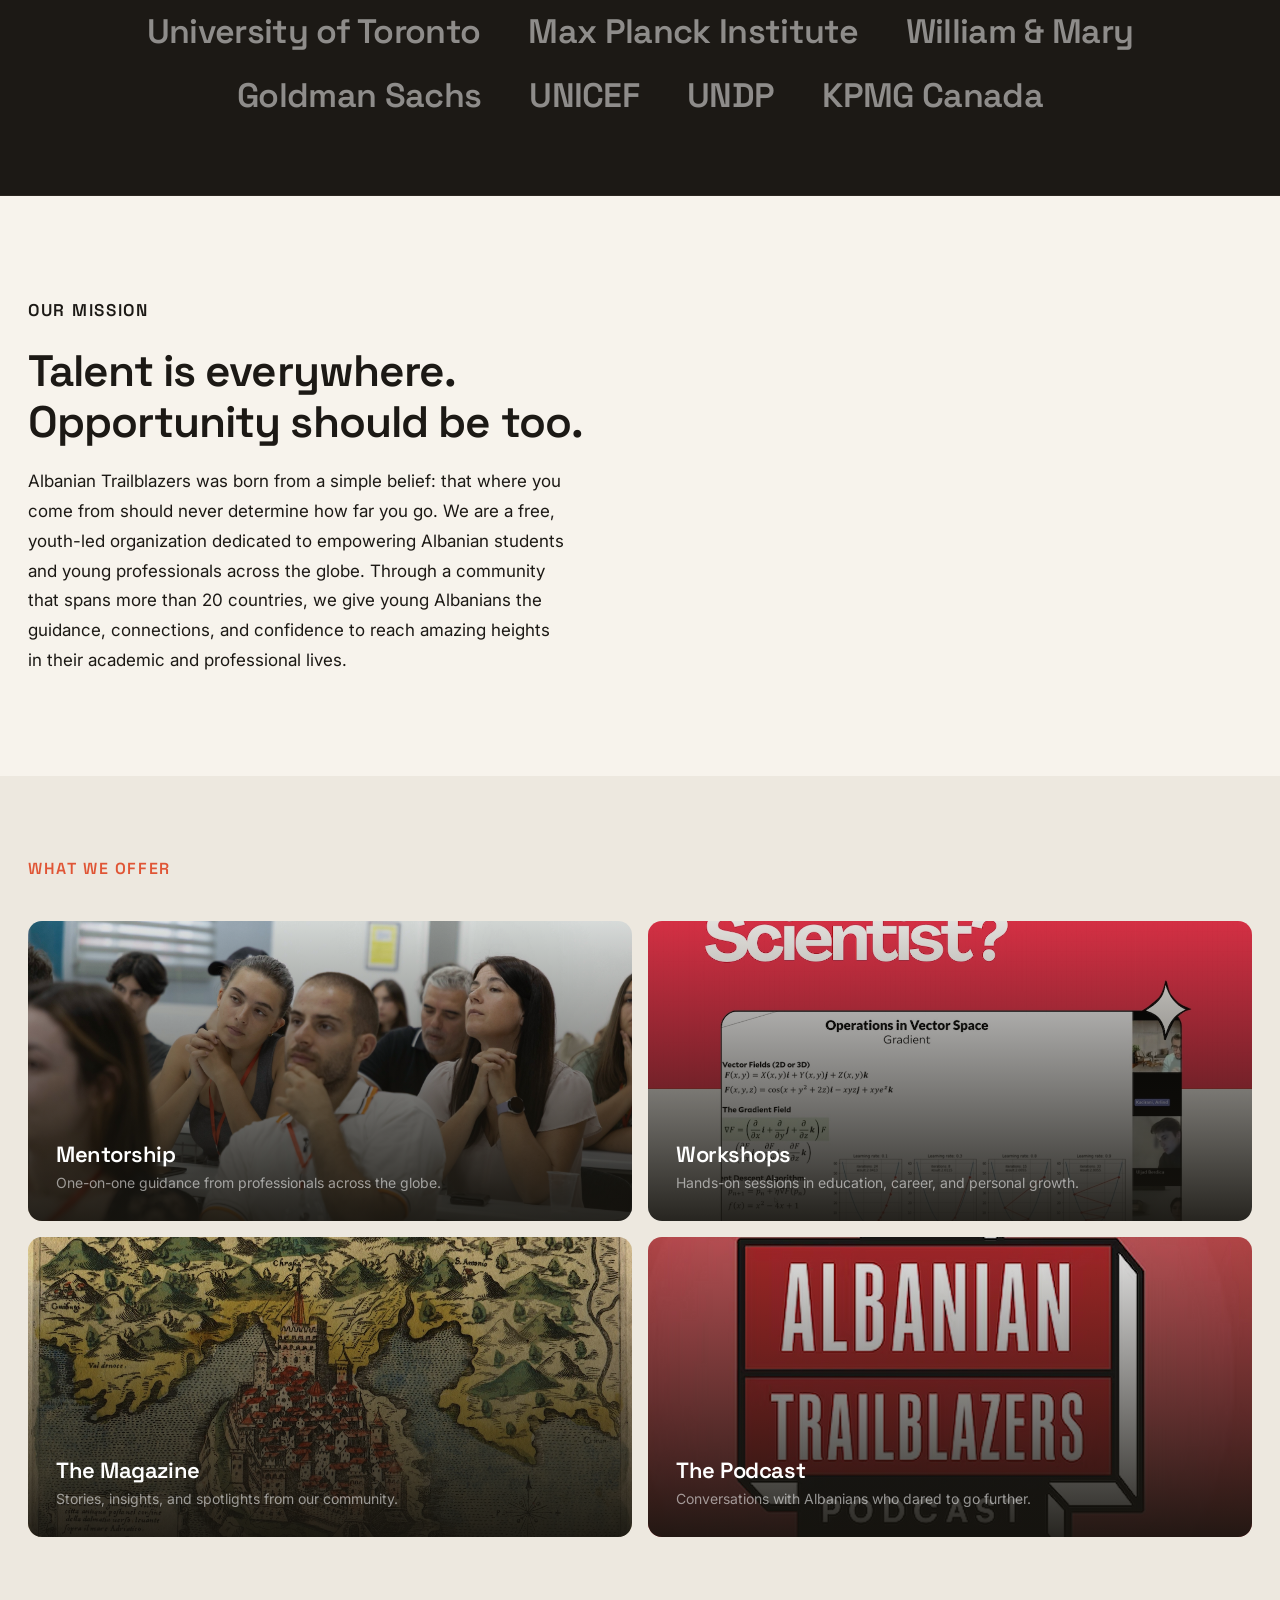
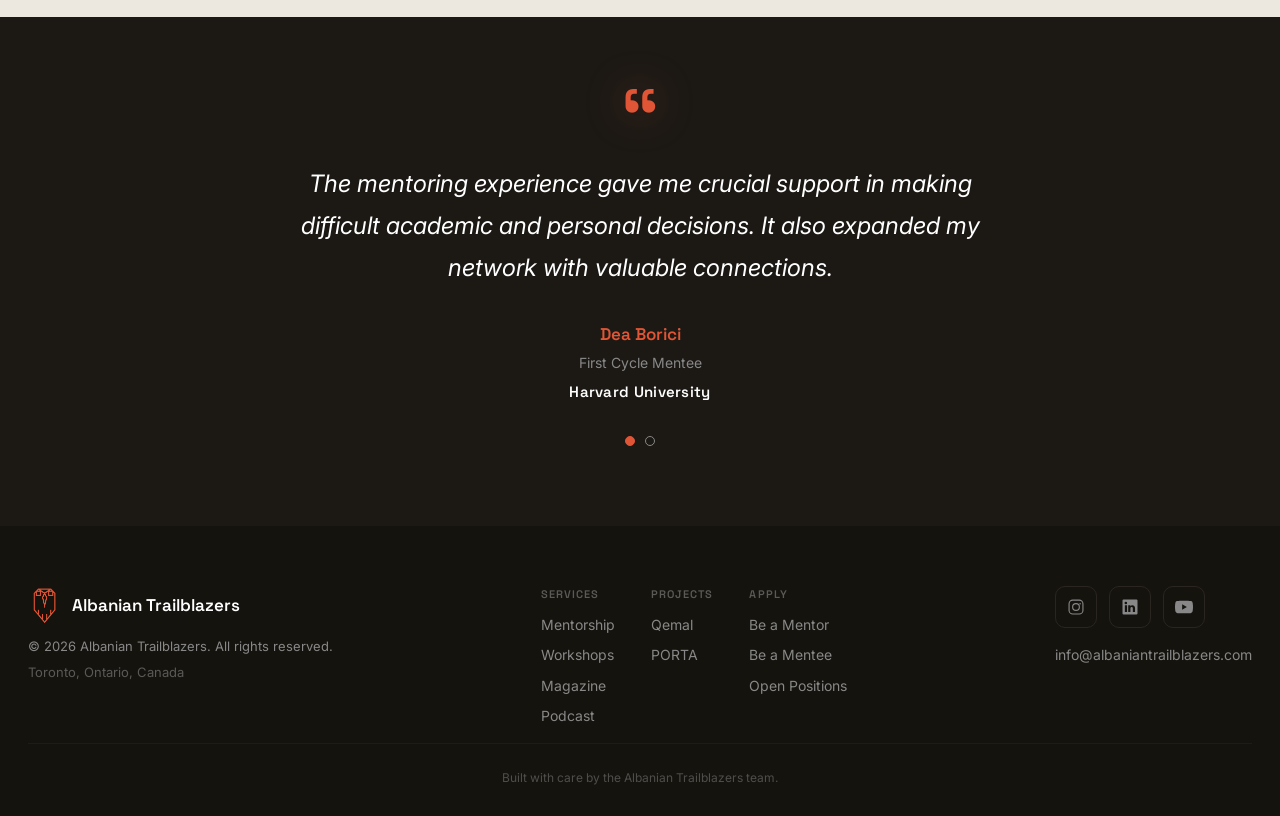
==== commit 2b2c3849: "wire mentor and open-role applications to live Google Forms" ====
--- a/index.html
+++ b/index.html
@@ -132,7 +132,7 @@
       <div class="hero__content">
         <h1 class="hero__title">Empowering the next generation of <span>Albanian leaders.</span></h1>
         <div class="hero__ctas">
-          <a href="apply-mentor.html" class="btn btn--solid-red">Apply to be a mentor</a>
+          <a href="https://docs.google.com/forms/d/e/1FAIpQLSc4Axi1piw5VeJXuLtmMvxEjuYvRiQ552hjL84YDIvObL8zvA/viewform?usp=dialog" target="_blank" rel="noopener" class="btn btn--solid-red">Apply to be a mentor</a>
           <a href="apply-mentee.html" class="btn btn--solid-red">Apply to be a mentee</a>
         </div>
       </div>
